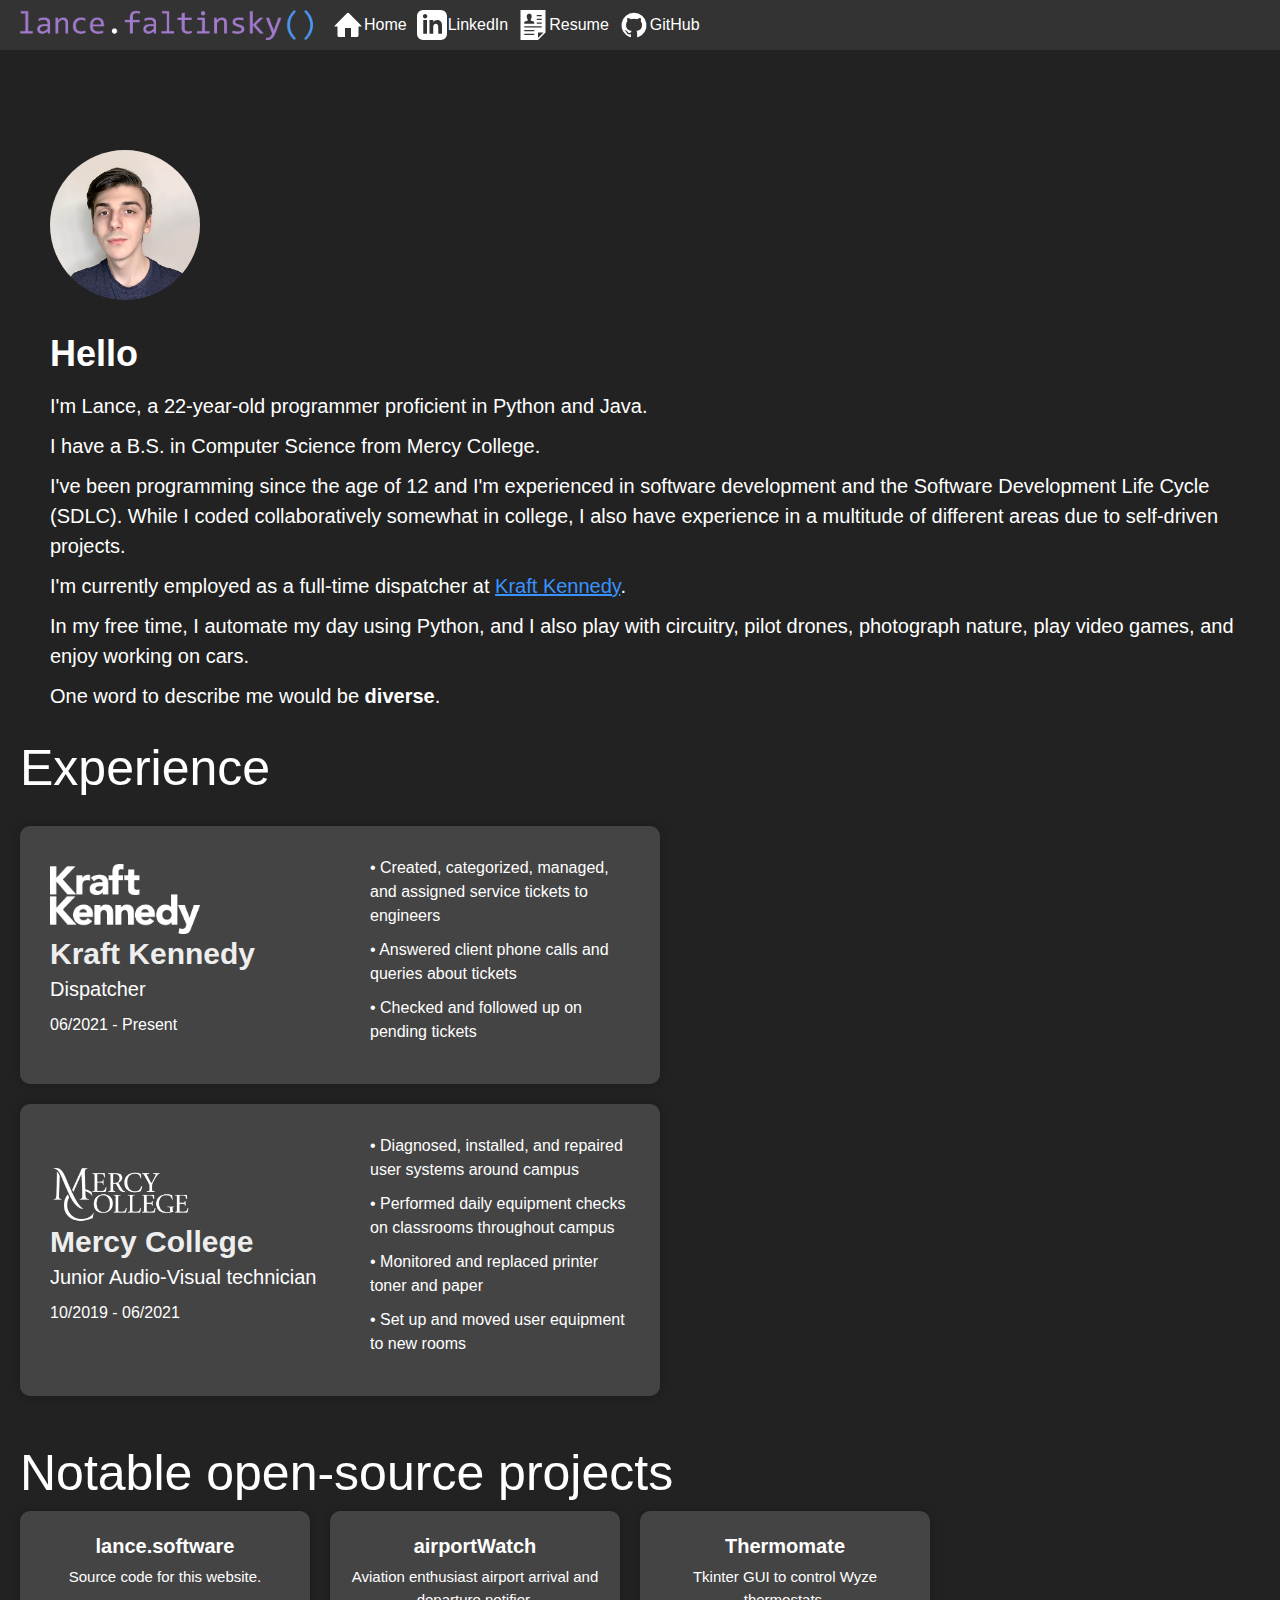
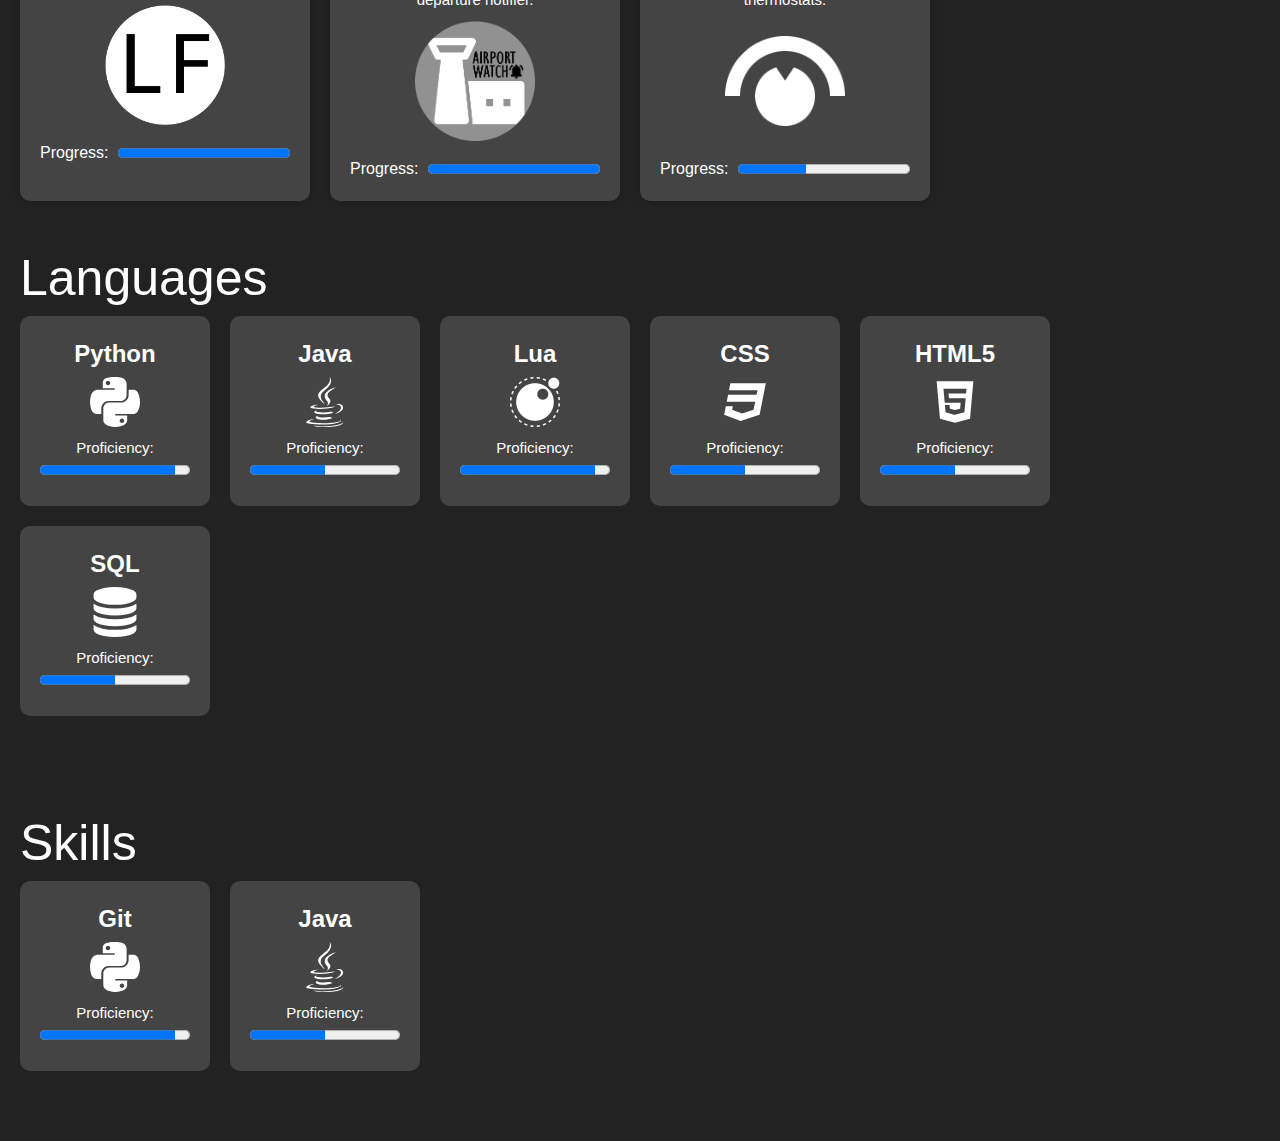
==== index.html @ 4b7bd1e2 "fix resume" ====
<!DOCTYPE html>
<html>
<head>
  <title>Lance Faltinsky</title>
  <meta name="viewport" content="width=device-width, initial-scale=1.0">
  <meta name="description" content="Personal website of Lance Faltinsky">
  <meta name="keywords" content="Lance Faltinsky, programmer, Python, Java, software development">
  <meta name="author" content="Lance Faltinsky">
  <meta property="og:title" content="Lance Faltinsky">
  <meta property="og:description" content="Personal website of Lance Faltinsky">
  <meta property="og:type" content="website">
  <meta property="og:url" content="https://www.example.com/">
  <meta property="og:image" content="https://www.example.com/resources/headshot.png">
  <meta property="og:image:alt" content="My Photo">
  <link rel="stylesheet" href="resources/style.css">
  <link href="resources/hamburgers.css" rel="stylesheet">
  <link rel="icon" href="resources/icons/favico.ico" type="image/x-icon">
</head>
<body>
  <nav class="navbar">
    <div class="logo-container">
      <img id="logo-animated" class="logo" src="resources/logo.png" alt="Lance Faltinsky">
    </div>
    <div class="nav-links">
      <a href="#">
        <img class="thumbnail-invert" src="./resources/icons/home.svg" alt="Home">
        Home
      </a>
      <a href="#">
        <img class="thumbnail-invert" src="./resources/icons/linkedin.svg" alt="LinkedIn">
        LinkedIn
      </a>
      <a href="./resources/resume.pdf">
        <img class="thumbnail-invert" src="./resources/icons/resume.svg" alt="Resume">
        Resume
      </a>
      <a href="https://github.com/lancefaltinsky">
        <img class="thumbnail-invert" src="./resources/icons/github.svg" alt="GitHub">
        GitHub
      </a>
    </div>
    <div class="hamburger hamburger--elastic" tabindex="0" aria-label="Menu" role="button" aria-controls="navigation">
      <div class="hamburger-box">
        <div class="hamburger-inner"></div>
      </div>
    </div>
  </nav>

  <header id="header">
    <div class="header-content">
      <div class="header-column">
        <img src="./resources/headshot.png" alt="My Photo" class="header-image">
      </div>
      <div class="header-column">
        <div class="header-text">
          <h1>Hello</h1>
          <p>I'm Lance, a 22-year-old programmer proficient in Python and Java.</p>
          <p>I have a B.S. in Computer Science from Mercy College.</p>
          <p>I've been programming since the age of 12 and I'm experienced in software development and the Software Development Life Cycle (SDLC). While I coded collaboratively somewhat in college, I also have experience in a multitude of different areas due to self-driven projects.</p>
          <p>I'm currently employed as a full-time dispatcher at <a href="https://www.kraftkennedy.com/">Kraft Kennedy</a>.</p>
          <p>In my free time, I automate my day using Python, and I also play with circuitry, pilot drones, photograph nature, play video games, and enjoy working on cars.</p>
          <p>One word to describe me would be <b>diverse</b>.</p>
        </div>
      </div>
    </div>
  </header>

  <section class="skills">
    <h1 class="big-title">Experience</h1>
    <div class="project-row">
      <a href='https://www.kraftkennedy.com/' class="no-underline">
        <div class="experience-box">
          <div class="experience-column">
            <div class="experience-logo-container">
              <img src="resources/kraftkennedy.png" alt="Kraft Kennedy logo" class="experience-box-logo">
            </div>
            <div class="experience-info">
              <h3 class="experience-company-title">Kraft Kennedy</h3>
              <h2 class="experience-company-position">Dispatcher</h2>
              <p class="experience-date">06/2021 - Present</p>
            </div>
          </div>
          <div class="experience-column">
            <div class="experience-bullets">
              <ul>
                <li>• Created, categorized, managed, and assigned service tickets to engineers</li>
                <li>• Answered client phone calls and queries about tickets</li>
                <li>• Checked and followed up on pending tickets</li>
              </ul>
            </div>
          </div>
        </div>
      </a>
    </div>

    <div class="project-row">
      <a href='https://mercy.edu/' class="no-underline">
        <div class="experience-box">
          <div class="experience-column">
            <div class="experience-logo-container">
              <img src="resources/mercycollege.png" alt="Mercy College logo" class="experience-box-logo">
            </div>
            <div class="experience-info">
              <h3 class="experience-company-title">Mercy College</h3>
              <h2 class="experience-company-position">Junior Audio-Visual technician</h2>
              <p class="experience-date">10/2019 - 06/2021</p>
            </div>
          </div>
          <div class="experience-column">
            <div class="experience-bullets">
              <ul>
                <li>• Diagnosed, installed, and repaired user systems around campus</li>
                <li>• Performed daily equipment checks on classrooms throughout campus</li>
                <li>• Monitored and replaced printer toner and paper</li>
                <li>• Set up and moved user equipment to new rooms</li>
              </ul>
            </div>
          </div>
        </div>
      </a>
    </div>
  </section>

  <section class="skills">
    <h1 class="big-title">Notable open-source projects</h1>
    <div class="project-row">
      <a href='https://github.com/lancefaltinsky/lancefaltinsky.github.io' class="no-underline">
        <div class="skill-box-big">
          <h3>lance.software</h3>
          <p class="skill-desc">Source code for this website.</p>
          <img src="resources/pageslogo.png" alt="Python logo" class="project-image">
          <div class="progress-container">
            <p class="progress-label">Progress:</p>
            <progress class="progress-bar" value="100" max="100"></progress>
          </div>
        </div>
      </a>
    
      <a href='https://github.com/lancefaltinsky/airport_watch' class="no-underline">
        <div class="skill-box-big">
          <h3>airportWatch</h3>
          <p class="skill-desc">Aviation enthusiast airport arrival and departure notifier.</p>
          <img src="resources/airportwatchlogo.png" alt="Python logo" class="project-image">
          <div class="progress-container">
            <p class="progress-label">Progress:</p>
            <progress class="progress-bar" value="100" max="100"></progress>
          </div>
        </div>
      </a>

      <a href='https://github.com/lancefaltinsky/Thermomate' class="no-underline">
        <div class="skill-box-big">
          <h3>Thermomate</h3>
          <p class="skill-desc">Tkinter GUI to control Wyze thermostats.</p>
          <img src="resources/dial.png" alt="Python logo" class="project-image">
          <div class="progress-container">
            <p class="progress-label">Progress:</p>
            <progress class="progress-bar" value="40" max="100"></progress>
          </div>
        </div>
      </a>
    </div>
  </section>

  <section class="skills">
    <h1 class="big-title">Languages</h1>
    <div class="skill-row">
      <div class="skill-box">
        <h3>Python</h3>
        <img src="resources/icons/python.svg" alt="Python logo" class="skill-image">
        <p class="skill-desc">Proficiency:<br><progress class="progress-bar" value="90" max="100"></progress></p>
      </div>
      <div class="skill-box">
        <h3>Java</h3>
        <img src="resources/icons/java.svg" alt="Java logo" class="skill-image">
        <p class="skill-desc">Proficiency:<br><progress class="progress-bar" value="50" max="100"></progress></p>
      </div>
      <div class="skill-box">
        <h3>Lua</h3>
        <img src="resources/icons/lua.png" alt="Lua logo" class="skill-image">
        <p class="skill-desc">Proficiency:<br><progress class="progress-bar" value="90" max="100"></progress></p>
      </div>
      <div class="skill-box">
        <h3>CSS</h3>
        <img src="resources/icons/css3.svg" alt="CSS logo" class="skill-image">
        <p class="skill-desc">Proficiency:<br><progress class="progress-bar" value="50" max="100"></progress></p>
      </div>
      <div class="skill-box">
        <h3>HTML5</h3>
        <img src="resources/icons/html5.svg" alt="HTML5 logo" class="skill-image">
        <p class="skill-desc">Proficiency:<br><progress class="progress-bar" value="50" max="100"></progress></p>
      </div>
      <div class="skill-box">
        <h3>SQL</h3>
        <img src="resources/icons/database.svg" alt="HTML5 logo" class="skill-image">
        <p class="skill-desc">Proficiency:<br><progress class="progress-bar" value="50" max="100"></progress></p>
      </div>
    </div>
  </section>

  <section class="skills">
    <h1 class="big-title">Skills</h1>
    <div class="skill-row">
      <div class="skill-box">
        <h3>Git</h3>
        <img src="resources/icons/python.svg" alt="Python logo" class="skill-image">
        <p class="skill-desc">Proficiency:<br><progress class="progress-bar" value="90" max="100"></progress></p>
      </div>
      <div class="skill-box">
        <h3>Java</h3>
        <img src="resources/icons/java.svg" alt="Java logo" class="skill-image">
        <p class="skill-desc">Proficiency:<br><progress class="progress-bar" value="50" max="100"></progress></p>
      </div>
    </div>
  </section>

  <script>
    // Paste the JavaScript code here
    const menuBtn = document.querySelector('.hamburger');
    const navLinks = document.querySelector('.nav-links');
    const logo = document.querySelector('#logo-animated'); // Added this line

    let menuOpen = false; // Declare menuOpen variable

    menuBtn.addEventListener('click', () => {
      if (!menuOpen) {
        menuBtn.classList.add('is-active');
        navLinks.classList.add('active');
        logo.classList.add('logo-scaled'); // Added this line
        menuOpen = true;
      } else {
        menuBtn.classList.remove('is-active');
        navLinks.classList.remove('active');
        logo.classList.remove('logo-scaled'); // Added this line
        menuOpen = false;
      }
    });
  </script>
</body>
</html>
---- resources/style.css ----
body {
  background-color: #222 !important;
  color: #fff;
  font-family: Arial, sans-serif;
  font-size: 16px;
  line-height: 1.5;
  margin: 0;
}

.navbar {
  display: flex;
  background-color: #333;
  padding: 10px 10px 10px 20px;
  align-items: center;
}

.navbar .logo-container {
  display: flex;
  justify-content: flex-start; /* Align elements to the left */
  margin-right: 20px;
}

.navbar .logo {
  height: 30px;
}

.navbar .nav-links {
  display: flex;
  align-items: center;
  flex: 1;
  justify-content: flex-start;
  gap: 10px;
}

.navbar .nav-links a {
  display: flex; /* Display links as flex items */
  align-items: center; /* Align icons and text vertically */
  color: #fff;
  text-decoration: none;
}

.navbar .thumbnail {
  height: 35px;
  margin-right: 4px;
}

.navbar .thumbnail-invert {
  filter: invert(1);
  height: 30px;
  margin-right: 1px;
}

/* Header styles */
#header {
  display: flex;
  align-items: center;
  padding: 100px 0px 0px 50px;
}

#header .header-content {
  display: flex;
  flex-wrap: wrap;
  gap: 20px;
}

#header img {
  height: 150px;
  width: 150px;
  border-radius: 50%;
  margin-right: 50px;
}

#header h1 {
  font-size: 36px;
  margin: 0;
}

#header .text-content {
  flex: 1;
}



@media screen and (max-width: 700px) {
  #header {
    flex-direction: column;
    align-items: flex-start;
  }

  #header .header-content {
    flex-direction: column;
  }

  #header img {
    margin-bottom: 20px;
  }
}

#header p {
  font-size: 20px;
  margin: 0;
  margin-top: 10px;
}

/* Skills section styles */
.skills {
  padding: 20px;
}

.skills ul {
  list-style: none;
  margin: 0;
  padding: 0;
}

.skills li {
  margin-bottom: 10px;
}

.skills h2 {
  font-size: 24px;
  margin-top: 0;
  margin-bottom: 30px;
}

.skills h3 {
  font-size: 20px;
  margin-top: 0;
  margin-bottom: 5px;
}

.thumbnail-invert {
  height: 30px;
}

/* Media queries */
@media screen and (min-width: 700px) {
  .hamburger {
    display: none !important;
  }
}

@media screen and (max-width: 700px) {
  .hamburger {
    display: flex;
    padding: 0 !important;
    align-items: center !important;
  }

  .hamburger--elastic-r {
    display: flex;
    padding-top: auto;
  }

  .hamburger-inner {
    background-color: white !important;
  }

  .hamburger-inner::before {
    background-color: white !important;
  }

  .hamburger-inner::after {
    background-color: white !important;
  }

  .navbar .nav-links {
    display: none;
  }

  .navbar .menu-btn {
    display: flex;
    align-items: center;
  }

  .navbar .menu-btn span {
    display: inline-block;
    width: 30px;
    background-color: #fff;
    margin-bottom: 5px;
    position: relative;
    transition: transform 0.3s ease-in-out;
  }

  .navbar .nav-links {
    display: none;
  }

  .navbar .nav-links.active {
    display: flex;
    flex-direction: column;
    background-color: #333;
    align-items: flex-start;
    flex: 0 0 auto; /* Prevent the container from growing or shrinking */
  }

  .navbar .nav-links.active a {
    margin-bottom: 10px;
    width: 10%;
  }
}

.title {
  display: flex;
  align-items: center;
  justify-content: center;
  font-family: Arial, sans-serif;
  font-size: 50px;
  color: white;
}

.carousel {
  max-width: 80%;
  margin-bottom: 30% !important;
  align-items: center;
  margin-left: auto;
  margin-right: auto;
}

@keyframes logo-scale {
  0% {
    transform: scale(1);
  }
  100% {
    transform: scale(0.60);
  }
}

.logo-scaled {
  animation: logo-scale 0.2s ease-in-out forwards;
  margin-left: -50px; /* Adjust the negative margin value as needed */
}

a:link,
a:visited {
  color: #3893FF;
}

.big-title {
  font-size: 50px;
  font-weight: 100;
  margin: 0;
}

.center {
  display: flex;
  justify-content: center;
  align-items: center;
}

.skill-row {
  display: flex;
  gap: 20px;
  margin-right: 50px;
  margin-bottom: 50px;
  flex-basis: 50%;
  flex-direction: row;
  flex-wrap: wrap;
}

.skill-box h3 {
  font-size: 24px;
}

.progress-bar {
  width: 100%;
  height: 20px;
}

.progress-container {
  display: flex;
  align-items: center;
}

.progress-label {
  margin-right: 10px;
}

.skill-box {
  background-color: #444;
  color: #fff;
  text-decoration: none;
  max-width: 150px;
  max-height: 150px;
  min-width: 150px;
  min-height: 150px;
  width: 100%;
  position: relative;
  display: flex;
  flex-direction: column;
  justify-content: space-between;
  padding: 20px;
  text-align: center;
  border-radius: 10px;
  color: #fff;
  width: 300px;
}

.wrapper {
  border-radius: 10px;
  overflow: hidden;
}

.content {
  background-image: linear-gradient(to right, #ff7f50, #ff6a80);
  height: 200px;
}

.skill-image {
  max-width: 50px;
  max-height: 50px;
  min-width: 50px;
  margin-left: auto;
  margin-right: auto;
  filter: invert(1);
  height: auto;
  margin-bottom: 10px;
}

.skill-box-big {
  background-color: #444;
  color: #fff;
  text-decoration: none;
  max-width: 250px;
  max-height: 250px;
  min-width: 250px;
  min-height: 250px;
  display: flex;
  flex-direction: column;
  justify-content: space-between;
  height: 300px;
  padding: 20px;
  border-radius: 10px;
  box-shadow: 0 0 10px rgba(0, 0, 0, 0.2);
  text-align: center;
}

.experience-box {
  background-color: #444;
  color: #fff;
  text-decoration: none;
  max-width: 600px;
  min-width: 300px;
  min-height: 100px;
  justify-content: space-between;
  padding: 20px;
  border-radius: 10px;
  box-shadow: 0 0 10px rgba(0, 0, 0, 0.2);
  text-align: center;
  display: flex;
  align-items: center;
  margin-top: 20px;
}

.skill-desc {
  margin-top: auto;
  font-size: 15px;
  height: 40px;
  display: inline-block;
  align-items: center;
}

.no-underline {
  text-decoration: none;
}

.project-image {
  max-width: 40%;
  max-height: 120px;
  max-width: 120px;
  filter: invert();
  margin-left: auto;
  margin-right: auto;
}

.project-row {
  display: flex;
  flex-wrap: wrap;
  gap: 20px;
  overflow-wrap: break-word; /* Added this line */
}

.experience-company-title {
  text-align: left;
  font-size: 30px !important;
  color: #eee;
  font-weight: 700;
  margin: 0 !important;
  line-height: 40px;
}

.experience-company-position {
  text-align: left;
  font-size: 20px !important;
  margin: 0 !important;
  font-weight: 20;
  line-height: 30px;
}

.experience-column {
  flex: 1;
  padding: 10px;
  display: flex;
  flex-direction: column;
  justify-content: center;
  min-width: 0; /* Added this line */
}

.experience-logo-container {
  display: flex;
  justify-content: flex-start; /* Align the content to the left */
  align-items: center;
  margin-right: 0px; /* Add some margin for spacing */
}

.experience-info {
  text-align: left;
}

.experience-bullets {
  text-align: left;
  min-width: 0; /* Added this line */
  overflow-wrap: break-word; /* Added this line */
}

.experience-bullets ul {
  margin: 0;
  padding-left: 20px;
}

.experience-bullets ul li {
  margin-bottom: 10px;
}

.experience-bullets br {
  display: none;
}

.experience-date {
  font-weight: 20;
  line-height: 10px;
}

.experience-box-logo {
  filter: grayscale(100%) contrast(0) brightness(2);
  max-width: 150px;
}

/* Media query for smaller screens */
@media screen and (max-width: 700px) {
  .experience-column {
    flex-basis: 100%;
  }

  .experience-bullets br {
    display: block;
  }
}

@media screen and (max-width: 700px) {
  .header-content {
    display: flex;
    flex-direction: column;
  }

  .header-column {
    width: 100%;
  }
}

.logo {
  height: 30px;
  transition: transform 0.3s ease-in-out; /* Add transition for smooth scaling */
}

.logo-scaled {
  transform: scale(0.8); /* Reduce the size of the logo */
}

.hamburger {
  display: none; /* Hide the hamburger menu by default */
}

@media screen and (max-width: 700px) {
  .navbar .nav-links {
    display: none;
  }

  .hamburger {
    display: inline-block !important;
    padding: 0 !important;
    margin-left: auto !important;
    align-items: center;
    vertical-align: middle;
  }
}
---- resources/hamburgers.css ----
/*!
 * Hamburgers
 * @description Tasty CSS-animated hamburgers
 * @author Jonathan Suh @jonsuh
 * @site https://jonsuh.com/hamburgers
 * @link https://github.com/jonsuh/hamburgers
 */
.hamburger {
  padding: 15px 15px;
  display: inline-block;
  cursor: pointer;
  transition-property: opacity, filter;
  transition-duration: 0.15s;
  transition-timing-function: linear;
  font: inherit;
  color: inherit;
  text-transform: none;
  background-color: transparent;
  border: 0;
  margin: 0;
  overflow: visible; }
  .hamburger:hover {
    opacity: 0.7; }
  .hamburger.is-active:hover {
    opacity: 0.7; }
  .hamburger.is-active .hamburger-inner,
  .hamburger.is-active .hamburger-inner::before,
  .hamburger.is-active .hamburger-inner::after {
    background-color: #000; }

.hamburger-box {
  width: 40px;
  height: 24px;
  display: inline-block;
  position: relative; }

.hamburger-inner {
  display: block;
  top: 50%;
  margin-top: -2px; }
  .hamburger-inner, .hamburger-inner::before, .hamburger-inner::after {
    width: 40px;
    height: 4px;
    background-color: #000;
    border-radius: 4px;
    position: absolute;
    transition-property: transform;
    transition-duration: 0.15s;
    transition-timing-function: ease; }
  .hamburger-inner::before, .hamburger-inner::after {
    content: "";
    display: block; }
  .hamburger-inner::before {
    top: -10px; }
  .hamburger-inner::after {
    bottom: -10px; }

/*
   * 3DX
   */
.hamburger--3dx .hamburger-box {
  perspective: 80px; }

.hamburger--3dx .hamburger-inner {
  transition: transform 0.15s cubic-bezier(0.645, 0.045, 0.355, 1), background-color 0s 0.1s cubic-bezier(0.645, 0.045, 0.355, 1); }
  .hamburger--3dx .hamburger-inner::before, .hamburger--3dx .hamburger-inner::after {
    transition: transform 0s 0.1s cubic-bezier(0.645, 0.045, 0.355, 1); }

.hamburger--3dx.is-active .hamburger-inner {
  background-color: transparent !important;
  transform: rotateY(180deg); }
  .hamburger--3dx.is-active .hamburger-inner::before {
    transform: translate3d(0, 10px, 0) rotate(45deg); }
  .hamburger--3dx.is-active .hamburger-inner::after {
    transform: translate3d(0, -10px, 0) rotate(-45deg); }

/*
   * 3DX Reverse
   */
.hamburger--3dx-r .hamburger-box {
  perspective: 80px; }

.hamburger--3dx-r .hamburger-inner {
  transition: transform 0.15s cubic-bezier(0.645, 0.045, 0.355, 1), background-color 0s 0.1s cubic-bezier(0.645, 0.045, 0.355, 1); }
  .hamburger--3dx-r .hamburger-inner::before, .hamburger--3dx-r .hamburger-inner::after {
    transition: transform 0s 0.1s cubic-bezier(0.645, 0.045, 0.355, 1); }

.hamburger--3dx-r.is-active .hamburger-inner {
  background-color: transparent !important;
  transform: rotateY(-180deg); }
  .hamburger--3dx-r.is-active .hamburger-inner::before {
    transform: translate3d(0, 10px, 0) rotate(45deg); }
  .hamburger--3dx-r.is-active .hamburger-inner::after {
    transform: translate3d(0, -10px, 0) rotate(-45deg); }

/*
   * 3DY
   */
.hamburger--3dy .hamburger-box {
  perspective: 80px; }

.hamburger--3dy .hamburger-inner {
  transition: transform 0.15s cubic-bezier(0.645, 0.045, 0.355, 1), background-color 0s 0.1s cubic-bezier(0.645, 0.045, 0.355, 1); }
  .hamburger--3dy .hamburger-inner::before, .hamburger--3dy .hamburger-inner::after {
    transition: transform 0s 0.1s cubic-bezier(0.645, 0.045, 0.355, 1); }

.hamburger--3dy.is-active .hamburger-inner {
  background-color: transparent !important;
  transform: rotateX(-180deg); }
  .hamburger--3dy.is-active .hamburger-inner::before {
    transform: translate3d(0, 10px, 0) rotate(45deg); }
  .hamburger--3dy.is-active .hamburger-inner::after {
    transform: translate3d(0, -10px, 0) rotate(-45deg); }

/*
   * 3DY Reverse
   */
.hamburger--3dy-r .hamburger-box {
  perspective: 80px; }

.hamburger--3dy-r .hamburger-inner {
  transition: transform 0.15s cubic-bezier(0.645, 0.045, 0.355, 1), background-color 0s 0.1s cubic-bezier(0.645, 0.045, 0.355, 1); }
  .hamburger--3dy-r .hamburger-inner::before, .hamburger--3dy-r .hamburger-inner::after {
    transition: transform 0s 0.1s cubic-bezier(0.645, 0.045, 0.355, 1); }

.hamburger--3dy-r.is-active .hamburger-inner {
  background-color: transparent !important;
  transform: rotateX(180deg); }
  .hamburger--3dy-r.is-active .hamburger-inner::before {
    transform: translate3d(0, 10px, 0) rotate(45deg); }
  .hamburger--3dy-r.is-active .hamburger-inner::after {
    transform: translate3d(0, -10px, 0) rotate(-45deg); }

/*
   * 3DXY
   */
.hamburger--3dxy .hamburger-box {
  perspective: 80px; }

.hamburger--3dxy .hamburger-inner {
  transition: transform 0.15s cubic-bezier(0.645, 0.045, 0.355, 1), background-color 0s 0.1s cubic-bezier(0.645, 0.045, 0.355, 1); }
  .hamburger--3dxy .hamburger-inner::before, .hamburger--3dxy .hamburger-inner::after {
    transition: transform 0s 0.1s cubic-bezier(0.645, 0.045, 0.355, 1); }

.hamburger--3dxy.is-active .hamburger-inner {
  background-color: transparent !important;
  transform: rotateX(180deg) rotateY(180deg); }
  .hamburger--3dxy.is-active .hamburger-inner::before {
    transform: translate3d(0, 10px, 0) rotate(45deg); }
  .hamburger--3dxy.is-active .hamburger-inner::after {
    transform: translate3d(0, -10px, 0) rotate(-45deg); }

/*
   * 3DXY Reverse
   */
.hamburger--3dxy-r .hamburger-box {
  perspective: 80px; }

.hamburger--3dxy-r .hamburger-inner {
  transition: transform 0.15s cubic-bezier(0.645, 0.045, 0.355, 1), background-color 0s 0.1s cubic-bezier(0.645, 0.045, 0.355, 1); }
  .hamburger--3dxy-r .hamburger-inner::before, .hamburger--3dxy-r .hamburger-inner::after {
    transition: transform 0s 0.1s cubic-bezier(0.645, 0.045, 0.355, 1); }

.hamburger--3dxy-r.is-active .hamburger-inner {
  background-color: transparent !important;
  transform: rotateX(180deg) rotateY(180deg) rotateZ(-180deg); }
  .hamburger--3dxy-r.is-active .hamburger-inner::before {
    transform: translate3d(0, 10px, 0) rotate(45deg); }
  .hamburger--3dxy-r.is-active .hamburger-inner::after {
    transform: translate3d(0, -10px, 0) rotate(-45deg); }

/*
   * Arrow
   */
.hamburger--arrow.is-active .hamburger-inner::before {
  transform: translate3d(-8px, 0, 0) rotate(-45deg) scale(0.7, 1); }

.hamburger--arrow.is-active .hamburger-inner::after {
  transform: translate3d(-8px, 0, 0) rotate(45deg) scale(0.7, 1); }

/*
   * Arrow Right
   */
.hamburger--arrow-r.is-active .hamburger-inner::before {
  transform: translate3d(8px, 0, 0) rotate(45deg) scale(0.7, 1); }

.hamburger--arrow-r.is-active .hamburger-inner::after {
  transform: translate3d(8px, 0, 0) rotate(-45deg) scale(0.7, 1); }

/*
   * Arrow Alt
   */
.hamburger--arrowalt .hamburger-inner::before {
  transition: top 0.1s 0.1s ease, transform 0.1s cubic-bezier(0.165, 0.84, 0.44, 1); }

.hamburger--arrowalt .hamburger-inner::after {
  transition: bottom 0.1s 0.1s ease, transform 0.1s cubic-bezier(0.165, 0.84, 0.44, 1); }

.hamburger--arrowalt.is-active .hamburger-inner::before {
  top: 0;
  transform: translate3d(-8px, -10px, 0) rotate(-45deg) scale(0.7, 1);
  transition: top 0.1s ease, transform 0.1s 0.1s cubic-bezier(0.895, 0.03, 0.685, 0.22); }

.hamburger--arrowalt.is-active .hamburger-inner::after {
  bottom: 0;
  transform: translate3d(-8px, 10px, 0) rotate(45deg) scale(0.7, 1);
  transition: bottom 0.1s ease, transform 0.1s 0.1s cubic-bezier(0.895, 0.03, 0.685, 0.22); }

/*
   * Arrow Alt Right
   */
.hamburger--arrowalt-r .hamburger-inner::before {
  transition: top 0.1s 0.1s ease, transform 0.1s cubic-bezier(0.165, 0.84, 0.44, 1); }

.hamburger--arrowalt-r .hamburger-inner::after {
  transition: bottom 0.1s 0.1s ease, transform 0.1s cubic-bezier(0.165, 0.84, 0.44, 1); }

.hamburger--arrowalt-r.is-active .hamburger-inner::before {
  top: 0;
  transform: translate3d(8px, -10px, 0) rotate(45deg) scale(0.7, 1);
  transition: top 0.1s ease, transform 0.1s 0.1s cubic-bezier(0.895, 0.03, 0.685, 0.22); }

.hamburger--arrowalt-r.is-active .hamburger-inner::after {
  bottom: 0;
  transform: translate3d(8px, 10px, 0) rotate(-45deg) scale(0.7, 1);
  transition: bottom 0.1s ease, transform 0.1s 0.1s cubic-bezier(0.895, 0.03, 0.685, 0.22); }

/*
   * Arrow Turn
   */
.hamburger--arrowturn.is-active .hamburger-inner {
  transform: rotate(-180deg); }
  .hamburger--arrowturn.is-active .hamburger-inner::before {
    transform: translate3d(8px, 0, 0) rotate(45deg) scale(0.7, 1); }
  .hamburger--arrowturn.is-active .hamburger-inner::after {
    transform: translate3d(8px, 0, 0) rotate(-45deg) scale(0.7, 1); }

/*
   * Arrow Turn Right
   */
.hamburger--arrowturn-r.is-active .hamburger-inner {
  transform: rotate(-180deg); }
  .hamburger--arrowturn-r.is-active .hamburger-inner::before {
    transform: translate3d(-8px, 0, 0) rotate(-45deg) scale(0.7, 1); }
  .hamburger--arrowturn-r.is-active .hamburger-inner::after {
    transform: translate3d(-8px, 0, 0) rotate(45deg) scale(0.7, 1); }

/*
   * Boring
   */
.hamburger--boring .hamburger-inner, .hamburger--boring .hamburger-inner::before, .hamburger--boring .hamburger-inner::after {
  transition-property: none; }

.hamburger--boring.is-active .hamburger-inner {
  transform: rotate(45deg); }
  .hamburger--boring.is-active .hamburger-inner::before {
    top: 0;
    opacity: 0; }
  .hamburger--boring.is-active .hamburger-inner::after {
    bottom: 0;
    transform: rotate(-90deg); }

/*
   * Collapse
   */
.hamburger--collapse .hamburger-inner {
  top: auto;
  bottom: 0;
  transition-duration: 0.13s;
  transition-delay: 0.13s;
  transition-timing-function: cubic-bezier(0.55, 0.055, 0.675, 0.19); }
  .hamburger--collapse .hamburger-inner::after {
    top: -20px;
    transition: top 0.2s 0.2s cubic-bezier(0.33333, 0.66667, 0.66667, 1), opacity 0.1s linear; }
  .hamburger--collapse .hamburger-inner::before {
    transition: top 0.12s 0.2s cubic-bezier(0.33333, 0.66667, 0.66667, 1), transform 0.13s cubic-bezier(0.55, 0.055, 0.675, 0.19); }

.hamburger--collapse.is-active .hamburger-inner {
  transform: translate3d(0, -10px, 0) rotate(-45deg);
  transition-delay: 0.22s;
  transition-timing-function: cubic-bezier(0.215, 0.61, 0.355, 1); }
  .hamburger--collapse.is-active .hamburger-inner::after {
    top: 0;
    opacity: 0;
    transition: top 0.2s cubic-bezier(0.33333, 0, 0.66667, 0.33333), opacity 0.1s 0.22s linear; }
  .hamburger--collapse.is-active .hamburger-inner::before {
    top: 0;
    transform: rotate(-90deg);
    transition: top 0.1s 0.16s cubic-bezier(0.33333, 0, 0.66667, 0.33333), transform 0.13s 0.25s cubic-bezier(0.215, 0.61, 0.355, 1); }

/*
   * Collapse Reverse
   */
.hamburger--collapse-r .hamburger-inner {
  top: auto;
  bottom: 0;
  transition-duration: 0.13s;
  transition-delay: 0.13s;
  transition-timing-function: cubic-bezier(0.55, 0.055, 0.675, 0.19); }
  .hamburger--collapse-r .hamburger-inner::after {
    top: -20px;
    transition: top 0.2s 0.2s cubic-bezier(0.33333, 0.66667, 0.66667, 1), opacity 0.1s linear; }
  .hamburger--collapse-r .hamburger-inner::before {
    transition: top 0.12s 0.2s cubic-bezier(0.33333, 0.66667, 0.66667, 1), transform 0.13s cubic-bezier(0.55, 0.055, 0.675, 0.19); }

.hamburger--collapse-r.is-active .hamburger-inner {
  transform: translate3d(0, -10px, 0) rotate(45deg);
  transition-delay: 0.22s;
  transition-timing-function: cubic-bezier(0.215, 0.61, 0.355, 1); }
  .hamburger--collapse-r.is-active .hamburger-inner::after {
    top: 0;
    opacity: 0;
    transition: top 0.2s cubic-bezier(0.33333, 0, 0.66667, 0.33333), opacity 0.1s 0.22s linear; }
  .hamburger--collapse-r.is-active .hamburger-inner::before {
    top: 0;
    transform: rotate(90deg);
    transition: top 0.1s 0.16s cubic-bezier(0.33333, 0, 0.66667, 0.33333), transform 0.13s 0.25s cubic-bezier(0.215, 0.61, 0.355, 1); }

/*
   * Elastic
   */
.hamburger--elastic .hamburger-inner {
  top: 2px;
  transition-duration: 0.275s;
  transition-timing-function: cubic-bezier(0.68, -0.55, 0.265, 1.55); }
  .hamburger--elastic .hamburger-inner::before {
    top: 10px;
    transition: opacity 0.125s 0.275s ease; }
  .hamburger--elastic .hamburger-inner::after {
    top: 20px;
    transition: transform 0.275s cubic-bezier(0.68, -0.55, 0.265, 1.55); }

.hamburger--elastic.is-active .hamburger-inner {
  transform: translate3d(0, 10px, 0) rotate(135deg);
  transition-delay: 0.075s; }
  .hamburger--elastic.is-active .hamburger-inner::before {
    transition-delay: 0s;
    opacity: 0; }
  .hamburger--elastic.is-active .hamburger-inner::after {
    transform: translate3d(0, -20px, 0) rotate(-270deg);
    transition-delay: 0.075s; }

/*
   * Elastic Reverse
   */
.hamburger--elastic-r .hamburger-inner {
  top: 2px;
  transition-duration: 0.275s;
  transition-timing-function: cubic-bezier(0.68, -0.55, 0.265, 1.55); }
  .hamburger--elastic-r .hamburger-inner::before {
    top: 10px;
    transition: opacity 0.125s 0.275s ease; }
  .hamburger--elastic-r .hamburger-inner::after {
    top: 20px;
    transition: transform 0.275s cubic-bezier(0.68, -0.55, 0.265, 1.55); }

.hamburger--elastic-r.is-active .hamburger-inner {
  transform: translate3d(0, 10px, 0) rotate(-135deg);
  transition-delay: 0.075s; }
  .hamburger--elastic-r.is-active .hamburger-inner::before {
    transition-delay: 0s;
    opacity: 0; }
  .hamburger--elastic-r.is-active .hamburger-inner::after {
    transform: translate3d(0, -20px, 0) rotate(270deg);
    transition-delay: 0.075s; }

/*
   * Emphatic
   */
.hamburger--emphatic {
  overflow: hidden; }
  .hamburger--emphatic .hamburger-inner {
    transition: background-color 0.125s 0.175s ease-in; }
    .hamburger--emphatic .hamburger-inner::before {
      left: 0;
      transition: transform 0.125s cubic-bezier(0.6, 0.04, 0.98, 0.335), top 0.05s 0.125s linear, left 0.125s 0.175s ease-in; }
    .hamburger--emphatic .hamburger-inner::after {
      top: 10px;
      right: 0;
      transition: transform 0.125s cubic-bezier(0.6, 0.04, 0.98, 0.335), top 0.05s 0.125s linear, right 0.125s 0.175s ease-in; }
  .hamburger--emphatic.is-active .hamburger-inner {
    transition-delay: 0s;
    transition-timing-function: ease-out;
    background-color: transparent !important; }
    .hamburger--emphatic.is-active .hamburger-inner::before {
      left: -80px;
      top: -80px;
      transform: translate3d(80px, 80px, 0) rotate(45deg);
      transition: left 0.125s ease-out, top 0.05s 0.125s linear, transform 0.125s 0.175s cubic-bezier(0.075, 0.82, 0.165, 1); }
    .hamburger--emphatic.is-active .hamburger-inner::after {
      right: -80px;
      top: -80px;
      transform: translate3d(-80px, 80px, 0) rotate(-45deg);
      transition: right 0.125s ease-out, top 0.05s 0.125s linear, transform 0.125s 0.175s cubic-bezier(0.075, 0.82, 0.165, 1); }

/*
   * Emphatic Reverse
   */
.hamburger--emphatic-r {
  overflow: hidden; }
  .hamburger--emphatic-r .hamburger-inner {
    transition: background-color 0.125s 0.175s ease-in; }
    .hamburger--emphatic-r .hamburger-inner::before {
      left: 0;
      transition: transform 0.125s cubic-bezier(0.6, 0.04, 0.98, 0.335), top 0.05s 0.125s linear, left 0.125s 0.175s ease-in; }
    .hamburger--emphatic-r .hamburger-inner::after {
      top: 10px;
      right: 0;
      transition: transform 0.125s cubic-bezier(0.6, 0.04, 0.98, 0.335), top 0.05s 0.125s linear, right 0.125s 0.175s ease-in; }
  .hamburger--emphatic-r.is-active .hamburger-inner {
    transition-delay: 0s;
    transition-timing-function: ease-out;
    background-color: transparent !important; }
    .hamburger--emphatic-r.is-active .hamburger-inner::before {
      left: -80px;
      top: 80px;
      transform: translate3d(80px, -80px, 0) rotate(-45deg);
      transition: left 0.125s ease-out, top 0.05s 0.125s linear, transform 0.125s 0.175s cubic-bezier(0.075, 0.82, 0.165, 1); }
    .hamburger--emphatic-r.is-active .hamburger-inner::after {
      right: -80px;
      top: 80px;
      transform: translate3d(-80px, -80px, 0) rotate(45deg);
      transition: right 0.125s ease-out, top 0.05s 0.125s linear, transform 0.125s 0.175s cubic-bezier(0.075, 0.82, 0.165, 1); }

/*
   * Minus
   */
.hamburger--minus .hamburger-inner::before, .hamburger--minus .hamburger-inner::after {
  transition: bottom 0.08s 0s ease-out, top 0.08s 0s ease-out, opacity 0s linear; }

.hamburger--minus.is-active .hamburger-inner::before, .hamburger--minus.is-active .hamburger-inner::after {
  opacity: 0;
  transition: bottom 0.08s ease-out, top 0.08s ease-out, opacity 0s 0.08s linear; }

.hamburger--minus.is-active .hamburger-inner::before {
  top: 0; }

.hamburger--minus.is-active .hamburger-inner::after {
  bottom: 0; }

/*
   * Slider
   */
.hamburger--slider .hamburger-inner {
  top: 2px; }
  .hamburger--slider .hamburger-inner::before {
    top: 10px;
    transition-property: transform, opacity;
    transition-timing-function: ease;
    transition-duration: 0.15s; }
  .hamburger--slider .hamburger-inner::after {
    top: 20px; }

.hamburger--slider.is-active .hamburger-inner {
  transform: translate3d(0, 10px, 0) rotate(45deg); }
  .hamburger--slider.is-active .hamburger-inner::before {
    transform: rotate(-45deg) translate3d(-5.71429px, -6px, 0);
    opacity: 0; }
  .hamburger--slider.is-active .hamburger-inner::after {
    transform: translate3d(0, -20px, 0) rotate(-90deg); }

/*
   * Slider Reverse
   */
.hamburger--slider-r .hamburger-inner {
  top: 2px; }
  .hamburger--slider-r .hamburger-inner::before {
    top: 10px;
    transition-property: transform, opacity;
    transition-timing-function: ease;
    transition-duration: 0.15s; }
  .hamburger--slider-r .hamburger-inner::after {
    top: 20px; }

.hamburger--slider-r.is-active .hamburger-inner {
  transform: translate3d(0, 10px, 0) rotate(-45deg); }
  .hamburger--slider-r.is-active .hamburger-inner::before {
    transform: rotate(45deg) translate3d(5.71429px, -6px, 0);
    opacity: 0; }
  .hamburger--slider-r.is-active .hamburger-inner::after {
    transform: translate3d(0, -20px, 0) rotate(90deg); }

/*
   * Spin
   */
.hamburger--spin .hamburger-inner {
  transition-duration: 0.22s;
  transition-timing-function: cubic-bezier(0.55, 0.055, 0.675, 0.19); }
  .hamburger--spin .hamburger-inner::before {
    transition: top 0.1s 0.25s ease-in, opacity 0.1s ease-in; }
  .hamburger--spin .hamburger-inner::after {
    transition: bottom 0.1s 0.25s ease-in, transform 0.22s cubic-bezier(0.55, 0.055, 0.675, 0.19); }

.hamburger--spin.is-active .hamburger-inner {
  transform: rotate(225deg);
  transition-delay: 0.12s;
  transition-timing-function: cubic-bezier(0.215, 0.61, 0.355, 1); }
  .hamburger--spin.is-active .hamburger-inner::before {
    top: 0;
    opacity: 0;
    transition: top 0.1s ease-out, opacity 0.1s 0.12s ease-out; }
  .hamburger--spin.is-active .hamburger-inner::after {
    bottom: 0;
    transform: rotate(-90deg);
    transition: bottom 0.1s ease-out, transform 0.22s 0.12s cubic-bezier(0.215, 0.61, 0.355, 1); }

/*
   * Spin Reverse
   */
.hamburger--spin-r .hamburger-inner {
  transition-duration: 0.22s;
  transition-timing-function: cubic-bezier(0.55, 0.055, 0.675, 0.19); }
  .hamburger--spin-r .hamburger-inner::before {
    transition: top 0.1s 0.25s ease-in, opacity 0.1s ease-in; }
  .hamburger--spin-r .hamburger-inner::after {
    transition: bottom 0.1s 0.25s ease-in, transform 0.22s cubic-bezier(0.55, 0.055, 0.675, 0.19); }

.hamburger--spin-r.is-active .hamburger-inner {
  transform: rotate(-225deg);
  transition-delay: 0.12s;
  transition-timing-function: cubic-bezier(0.215, 0.61, 0.355, 1); }
  .hamburger--spin-r.is-active .hamburger-inner::before {
    top: 0;
    opacity: 0;
    transition: top 0.1s ease-out, opacity 0.1s 0.12s ease-out; }
  .hamburger--spin-r.is-active .hamburger-inner::after {
    bottom: 0;
    transform: rotate(90deg);
    transition: bottom 0.1s ease-out, transform 0.22s 0.12s cubic-bezier(0.215, 0.61, 0.355, 1); }

/*
   * Spring
   */
.hamburger--spring .hamburger-inner {
  top: 2px;
  transition: background-color 0s 0.13s linear; }
  .hamburger--spring .hamburger-inner::before {
    top: 10px;
    transition: top 0.1s 0.2s cubic-bezier(0.33333, 0.66667, 0.66667, 1), transform 0.13s cubic-bezier(0.55, 0.055, 0.675, 0.19); }
  .hamburger--spring .hamburger-inner::after {
    top: 20px;
    transition: top 0.2s 0.2s cubic-bezier(0.33333, 0.66667, 0.66667, 1), transform 0.13s cubic-bezier(0.55, 0.055, 0.675, 0.19); }

.hamburger--spring.is-active .hamburger-inner {
  transition-delay: 0.22s;
  background-color: transparent !important; }
  .hamburger--spring.is-active .hamburger-inner::before {
    top: 0;
    transition: top 0.1s 0.15s cubic-bezier(0.33333, 0, 0.66667, 0.33333), transform 0.13s 0.22s cubic-bezier(0.215, 0.61, 0.355, 1);
    transform: translate3d(0, 10px, 0) rotate(45deg); }
  .hamburger--spring.is-active .hamburger-inner::after {
    top: 0;
    transition: top 0.2s cubic-bezier(0.33333, 0, 0.66667, 0.33333), transform 0.13s 0.22s cubic-bezier(0.215, 0.61, 0.355, 1);
    transform: translate3d(0, 10px, 0) rotate(-45deg); }

/*
   * Spring Reverse
   */
.hamburger--spring-r .hamburger-inner {
  top: auto;
  bottom: 0;
  transition-duration: 0.13s;
  transition-delay: 0s;
  transition-timing-function: cubic-bezier(0.55, 0.055, 0.675, 0.19); }
  .hamburger--spring-r .hamburger-inner::after {
    top: -20px;
    transition: top 0.2s 0.2s cubic-bezier(0.33333, 0.66667, 0.66667, 1), opacity 0s linear; }
  .hamburger--spring-r .hamburger-inner::before {
    transition: top 0.1s 0.2s cubic-bezier(0.33333, 0.66667, 0.66667, 1), transform 0.13s cubic-bezier(0.55, 0.055, 0.675, 0.19); }

.hamburger--spring-r.is-active .hamburger-inner {
  transform: translate3d(0, -10px, 0) rotate(-45deg);
  transition-delay: 0.22s;
  transition-timing-function: cubic-bezier(0.215, 0.61, 0.355, 1); }
  .hamburger--spring-r.is-active .hamburger-inner::after {
    top: 0;
    opacity: 0;
    transition: top 0.2s cubic-bezier(0.33333, 0, 0.66667, 0.33333), opacity 0s 0.22s linear; }
  .hamburger--spring-r.is-active .hamburger-inner::before {
    top: 0;
    transform: rotate(90deg);
    transition: top 0.1s 0.15s cubic-bezier(0.33333, 0, 0.66667, 0.33333), transform 0.13s 0.22s cubic-bezier(0.215, 0.61, 0.355, 1); }

/*
   * Stand
   */
.hamburger--stand .hamburger-inner {
  transition: transform 0.075s 0.15s cubic-bezier(0.55, 0.055, 0.675, 0.19), background-color 0s 0.075s linear; }
  .hamburger--stand .hamburger-inner::before {
    transition: top 0.075s 0.075s ease-in, transform 0.075s 0s cubic-bezier(0.55, 0.055, 0.675, 0.19); }
  .hamburger--stand .hamburger-inner::after {
    transition: bottom 0.075s 0.075s ease-in, transform 0.075s 0s cubic-bezier(0.55, 0.055, 0.675, 0.19); }

.hamburger--stand.is-active .hamburger-inner {
  transform: rotate(90deg);
  background-color: transparent !important;
  transition: transform 0.075s 0s cubic-bezier(0.215, 0.61, 0.355, 1), background-color 0s 0.15s linear; }
  .hamburger--stand.is-active .hamburger-inner::before {
    top: 0;
    transform: rotate(-45deg);
    transition: top 0.075s 0.1s ease-out, transform 0.075s 0.15s cubic-bezier(0.215, 0.61, 0.355, 1); }
  .hamburger--stand.is-active .hamburger-inner::after {
    bottom: 0;
    transform: rotate(45deg);
    transition: bottom 0.075s 0.1s ease-out, transform 0.075s 0.15s cubic-bezier(0.215, 0.61, 0.355, 1); }

/*
   * Stand Reverse
   */
.hamburger--stand-r .hamburger-inner {
  transition: transform 0.075s 0.15s cubic-bezier(0.55, 0.055, 0.675, 0.19), background-color 0s 0.075s linear; }
  .hamburger--stand-r .hamburger-inner::before {
    transition: top 0.075s 0.075s ease-in, transform 0.075s 0s cubic-bezier(0.55, 0.055, 0.675, 0.19); }
  .hamburger--stand-r .hamburger-inner::after {
    transition: bottom 0.075s 0.075s ease-in, transform 0.075s 0s cubic-bezier(0.55, 0.055, 0.675, 0.19); }

.hamburger--stand-r.is-active .hamburger-inner {
  transform: rotate(-90deg);
  background-color: transparent !important;
  transition: transform 0.075s 0s cubic-bezier(0.215, 0.61, 0.355, 1), background-color 0s 0.15s linear; }
  .hamburger--stand-r.is-active .hamburger-inner::before {
    top: 0;
    transform: rotate(-45deg);
    transition: top 0.075s 0.1s ease-out, transform 0.075s 0.15s cubic-bezier(0.215, 0.61, 0.355, 1); }
  .hamburger--stand-r.is-active .hamburger-inner::after {
    bottom: 0;
    transform: rotate(45deg);
    transition: bottom 0.075s 0.1s ease-out, transform 0.075s 0.15s cubic-bezier(0.215, 0.61, 0.355, 1); }

/*
   * Squeeze
   */
.hamburger--squeeze .hamburger-inner {
  transition-duration: 0.075s;
  transition-timing-function: cubic-bezier(0.55, 0.055, 0.675, 0.19); }
  .hamburger--squeeze .hamburger-inner::before {
    transition: top 0.075s 0.12s ease, opacity 0.075s ease; }
  .hamburger--squeeze .hamburger-inner::after {
    transition: bottom 0.075s 0.12s ease, transform 0.075s cubic-bezier(0.55, 0.055, 0.675, 0.19); }

.hamburger--squeeze.is-active .hamburger-inner {
  transform: rotate(45deg);
  transition-delay: 0.12s;
  transition-timing-function: cubic-bezier(0.215, 0.61, 0.355, 1); }
  .hamburger--squeeze.is-active .hamburger-inner::before {
    top: 0;
    opacity: 0;
    transition: top 0.075s ease, opacity 0.075s 0.12s ease; }
  .hamburger--squeeze.is-active .hamburger-inner::after {
    bottom: 0;
    transform: rotate(-90deg);
    transition: bottom 0.075s ease, transform 0.075s 0.12s cubic-bezier(0.215, 0.61, 0.355, 1); }

/*
   * Vortex
   */
.hamburger--vortex .hamburger-inner {
  transition-duration: 0.2s;
  transition-timing-function: cubic-bezier(0.19, 1, 0.22, 1); }
  .hamburger--vortex .hamburger-inner::before, .hamburger--vortex .hamburger-inner::after {
    transition-duration: 0s;
    transition-delay: 0.1s;
    transition-timing-function: linear; }
  .hamburger--vortex .hamburger-inner::before {
    transition-property: top, opacity; }
  .hamburger--vortex .hamburger-inner::after {
    transition-property: bottom, transform; }

.hamburger--vortex.is-active .hamburger-inner {
  transform: rotate(765deg);
  transition-timing-function: cubic-bezier(0.19, 1, 0.22, 1); }
  .hamburger--vortex.is-active .hamburger-inner::before, .hamburger--vortex.is-active .hamburger-inner::after {
    transition-delay: 0s; }
  .hamburger--vortex.is-active .hamburger-inner::before {
    top: 0;
    opacity: 0; }
  .hamburger--vortex.is-active .hamburger-inner::after {
    bottom: 0;
    transform: rotate(90deg); }

/*
   * Vortex Reverse
   */
.hamburger--vortex-r .hamburger-inner {
  transition-duration: 0.2s;
  transition-timing-function: cubic-bezier(0.19, 1, 0.22, 1); }
  .hamburger--vortex-r .hamburger-inner::before, .hamburger--vortex-r .hamburger-inner::after {
    transition-duration: 0s;
    transition-delay: 0.1s;
    transition-timing-function: linear; }
  .hamburger--vortex-r .hamburger-inner::before {
    transition-property: top, opacity; }
  .hamburger--vortex-r .hamburger-inner::after {
    transition-property: bottom, transform; }

.hamburger--vortex-r.is-active .hamburger-inner {
  transform: rotate(-765deg);
  transition-timing-function: cubic-bezier(0.19, 1, 0.22, 1); }
  .hamburger--vortex-r.is-active .hamburger-inner::before, .hamburger--vortex-r.is-active .hamburger-inner::after {
    transition-delay: 0s; }
  .hamburger--vortex-r.is-active .hamburger-inner::before {
    top: 0;
    opacity: 0; }
  .hamburger--vortex-r.is-active .hamburger-inner::after {
    bottom: 0;
    transform: rotate(-90deg); }
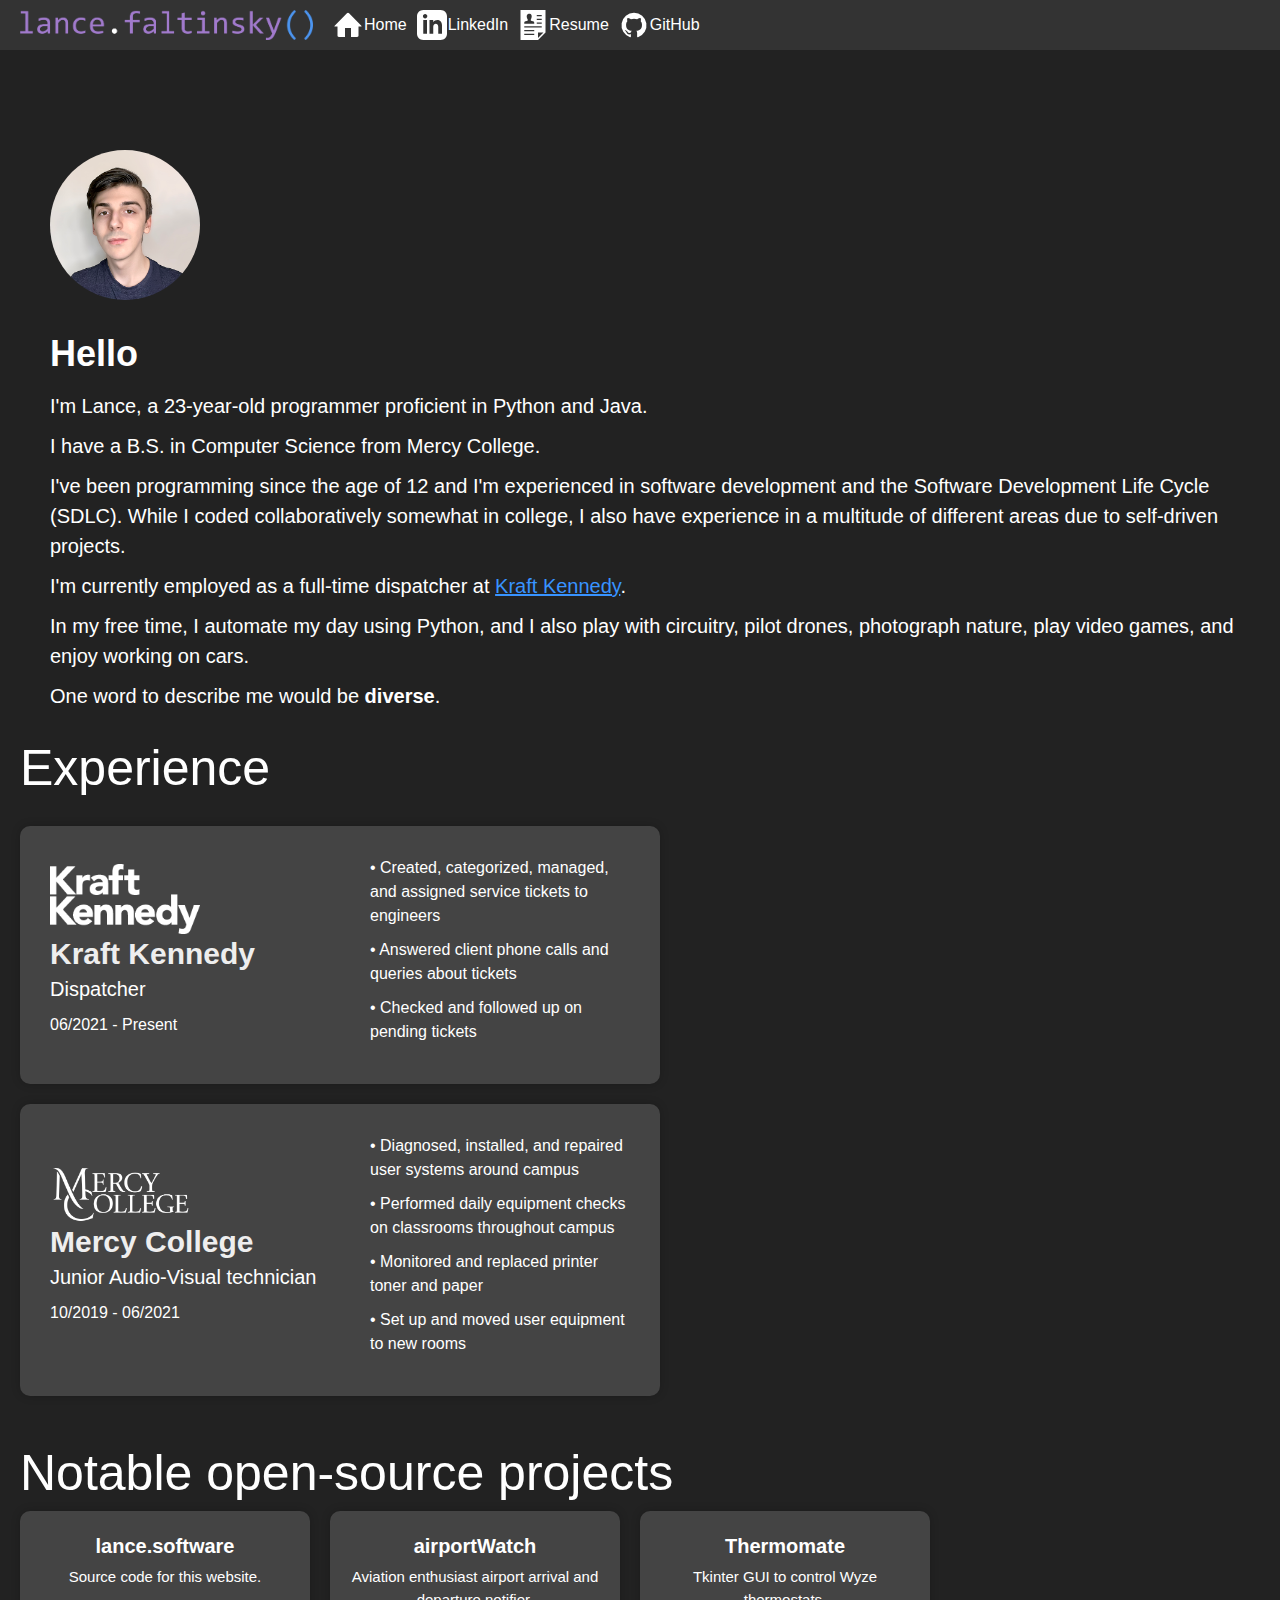
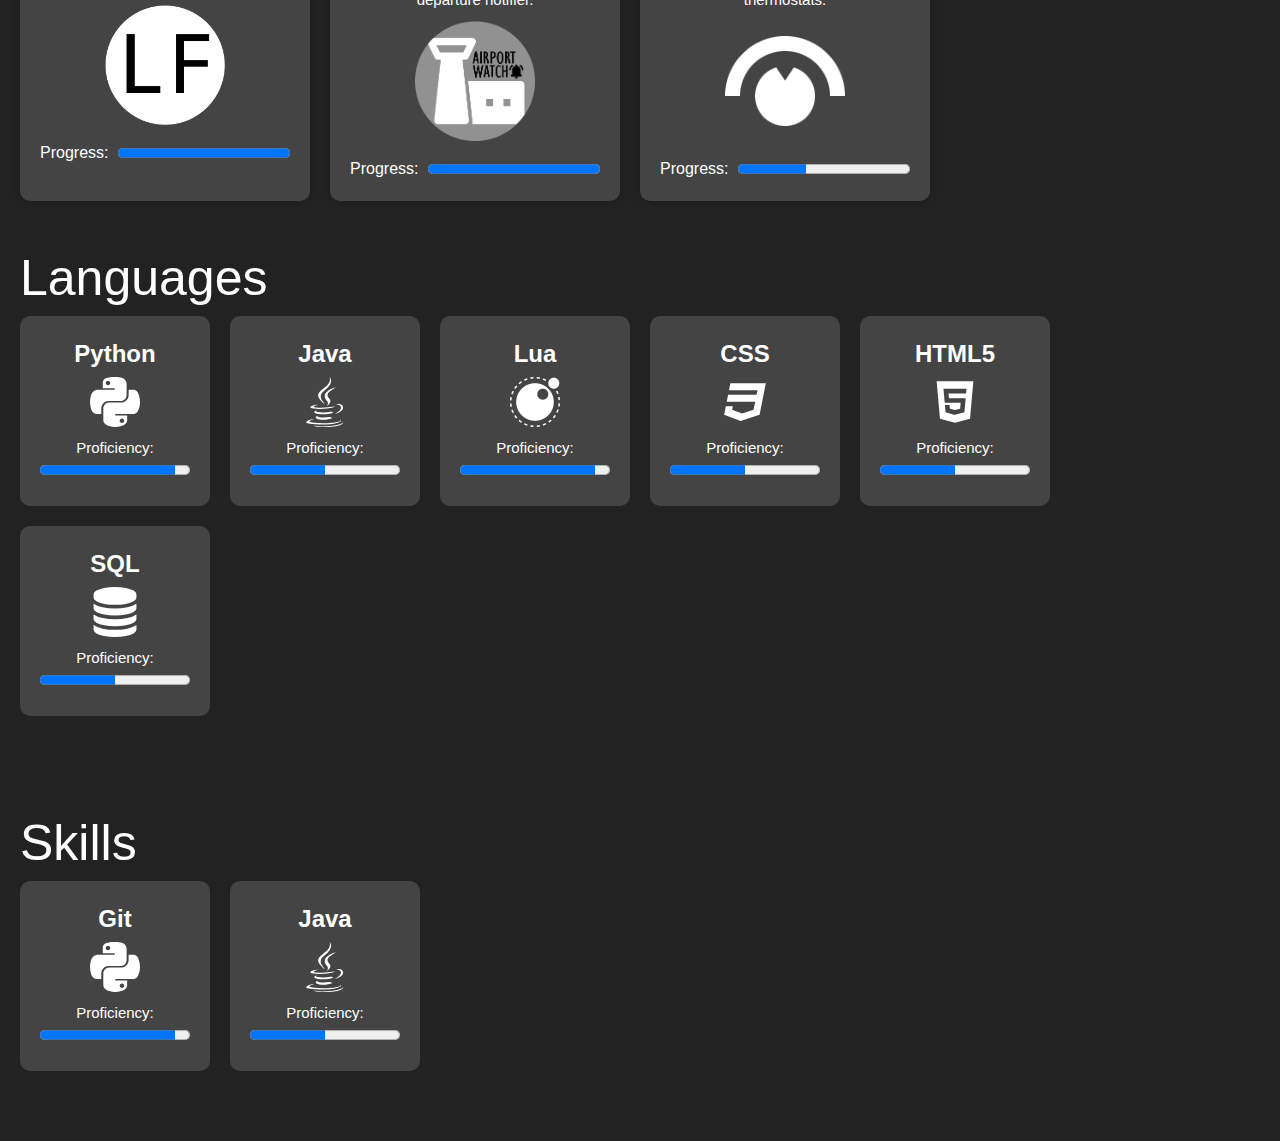
==== commit 12db7d8d: "Update index.html" ====
--- a/index.html
+++ b/index.html
@@ -54,7 +54,7 @@
       <div class="header-column">
         <div class="header-text">
           <h1>Hello</h1>
-          <p>I'm Lance, a 22-year-old programmer proficient in Python and Java.</p>
+          <p>I'm Lance, a 23-year-old programmer proficient in Python and Java.</p>
           <p>I have a B.S. in Computer Science from Mercy College.</p>
           <p>I've been programming since the age of 12 and I'm experienced in software development and the Software Development Life Cycle (SDLC). While I coded collaboratively somewhat in college, I also have experience in a multitude of different areas due to self-driven projects.</p>
           <p>I'm currently employed as a full-time dispatcher at <a href="https://www.kraftkennedy.com/">Kraft Kennedy</a>.</p>
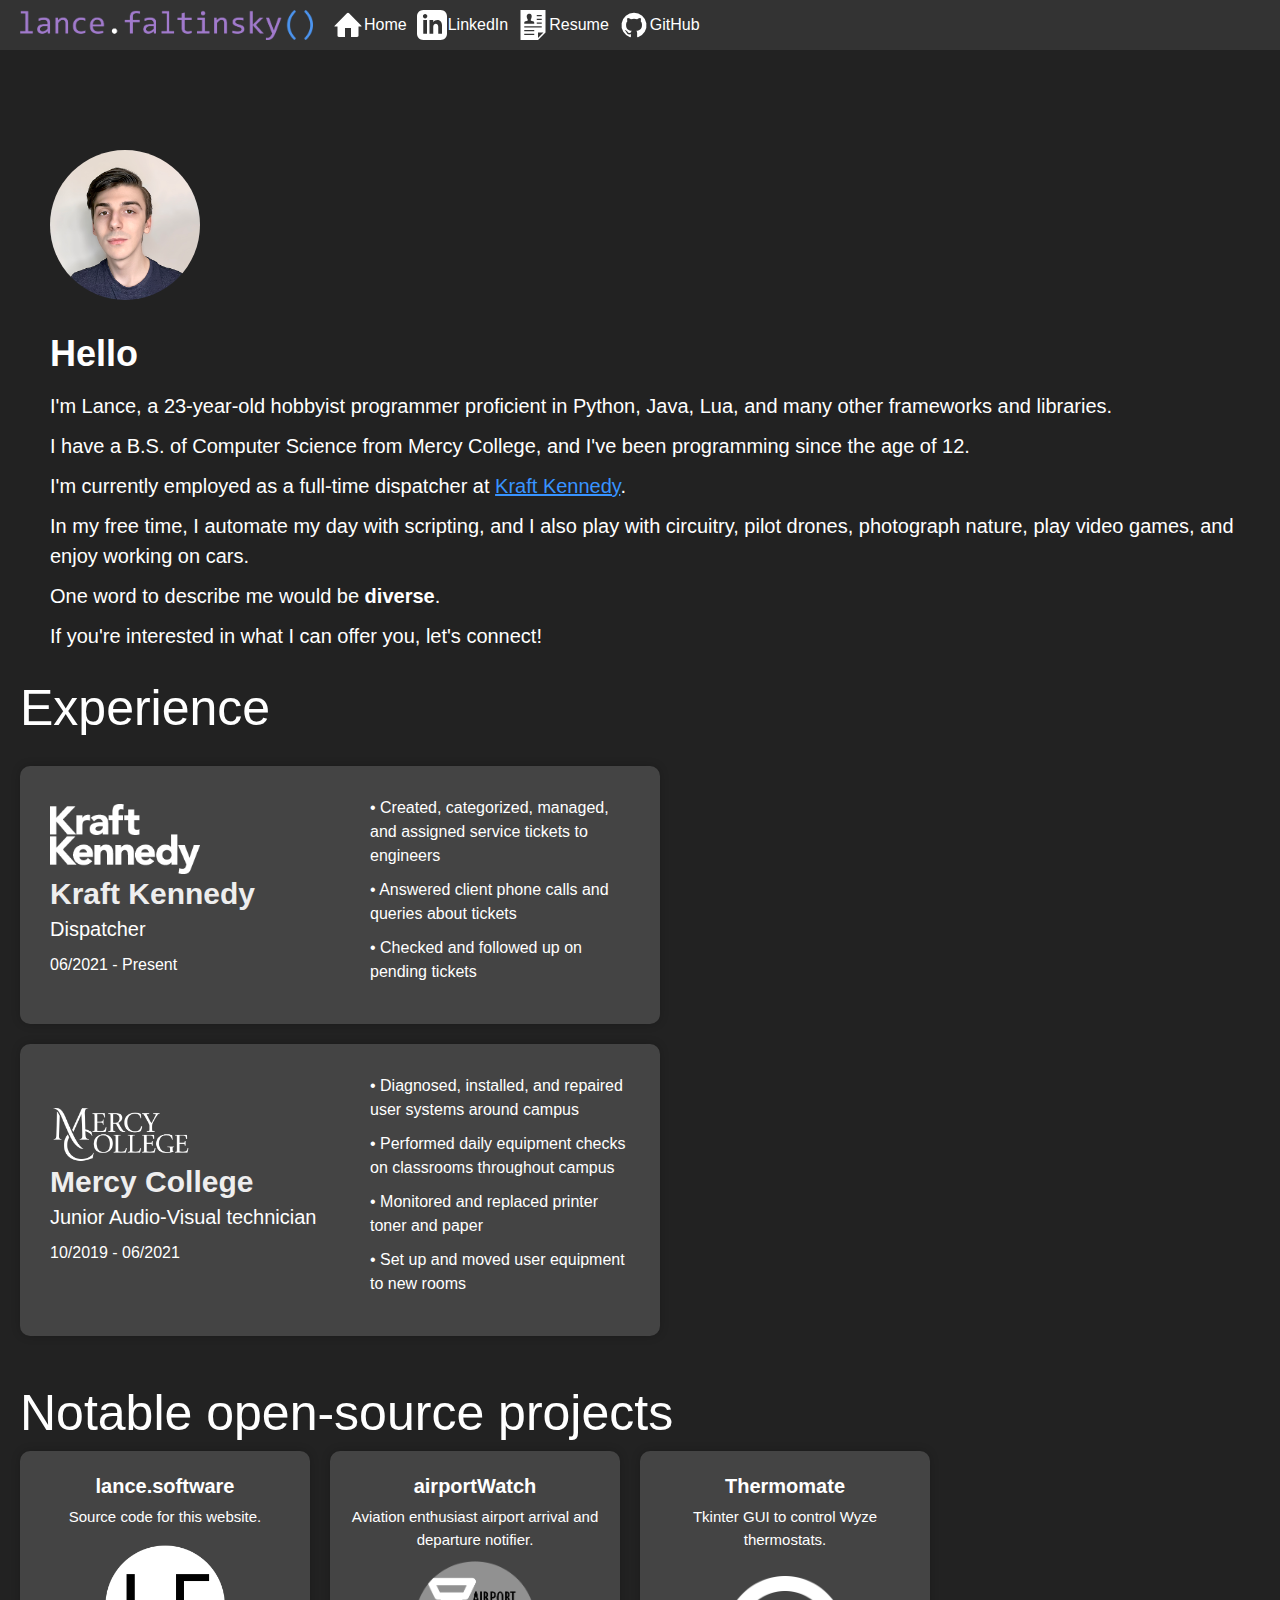
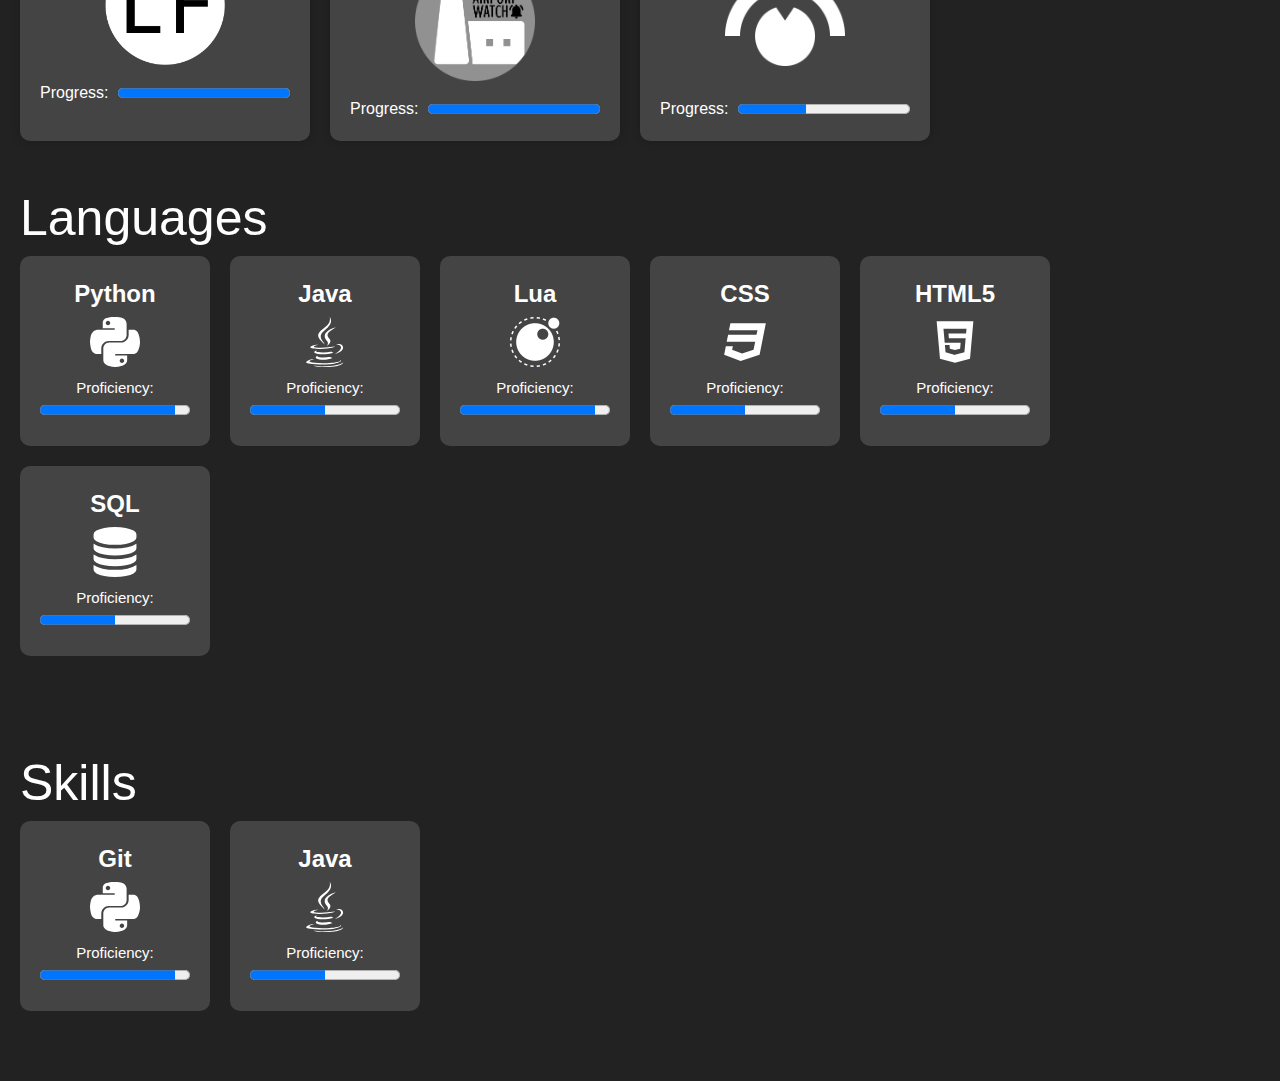
==== commit 6868764b: "Update index.html" ====
--- a/index.html
+++ b/index.html
@@ -54,12 +54,12 @@
       <div class="header-column">
         <div class="header-text">
           <h1>Hello</h1>
-          <p>I'm Lance, a 23-year-old programmer proficient in Python and Java.</p>
-          <p>I have a B.S. in Computer Science from Mercy College.</p>
-          <p>I've been programming since the age of 12 and I'm experienced in software development and the Software Development Life Cycle (SDLC). While I coded collaboratively somewhat in college, I also have experience in a multitude of different areas due to self-driven projects.</p>
+          <p>I'm Lance, a 23-year-old hobbyist programmer proficient in Python, Java, Lua, and many other frameworks and libraries.</p>
+          <p>I have a B.S. of Computer Science from Mercy College, and I've been programming since the age of 12.</p>
           <p>I'm currently employed as a full-time dispatcher at <a href="https://www.kraftkennedy.com/">Kraft Kennedy</a>.</p>
-          <p>In my free time, I automate my day using Python, and I also play with circuitry, pilot drones, photograph nature, play video games, and enjoy working on cars.</p>
+          <p>In my free time, I automate my day with scripting, and I also play with circuitry, pilot drones, photograph nature, play video games, and enjoy working on cars.</p>
           <p>One word to describe me would be <b>diverse</b>.</p>
+          <p>If you're interested in what I can offer you, let's connect!</p>
         </div>
       </div>
     </div>
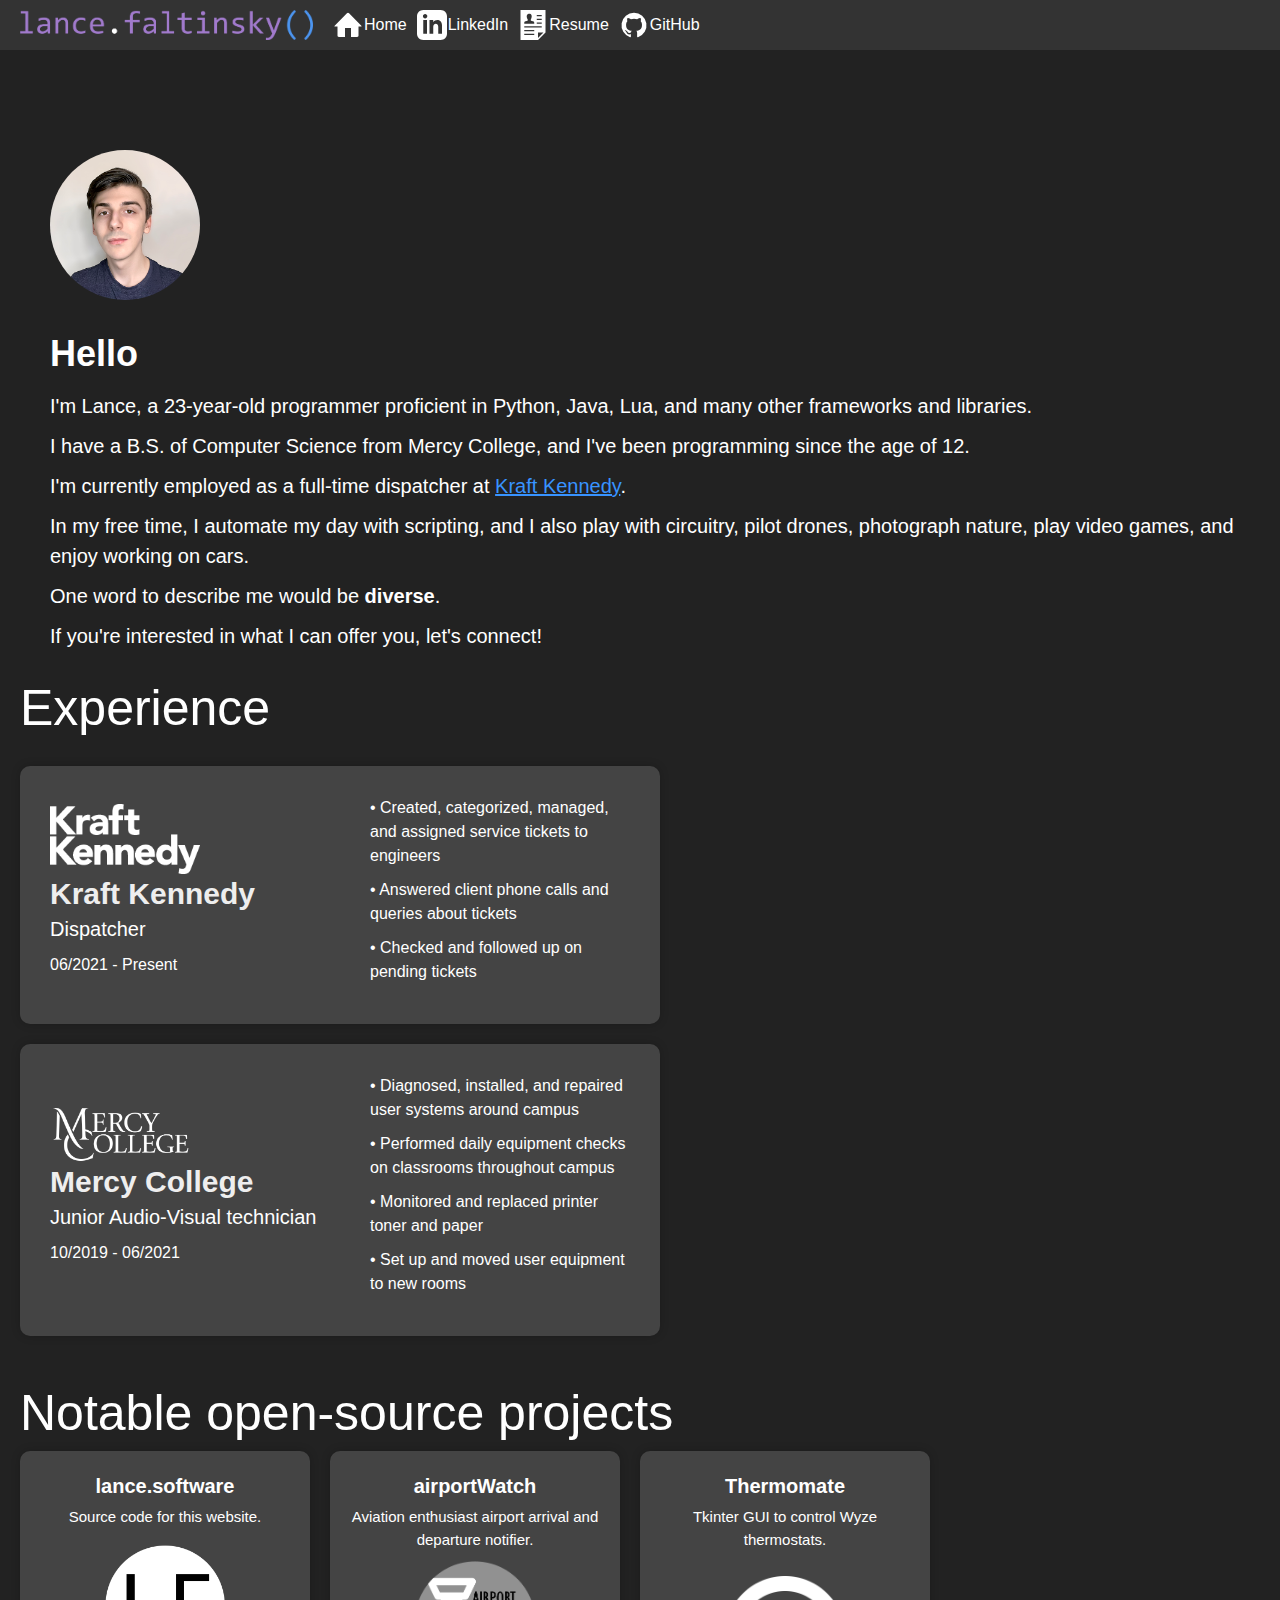
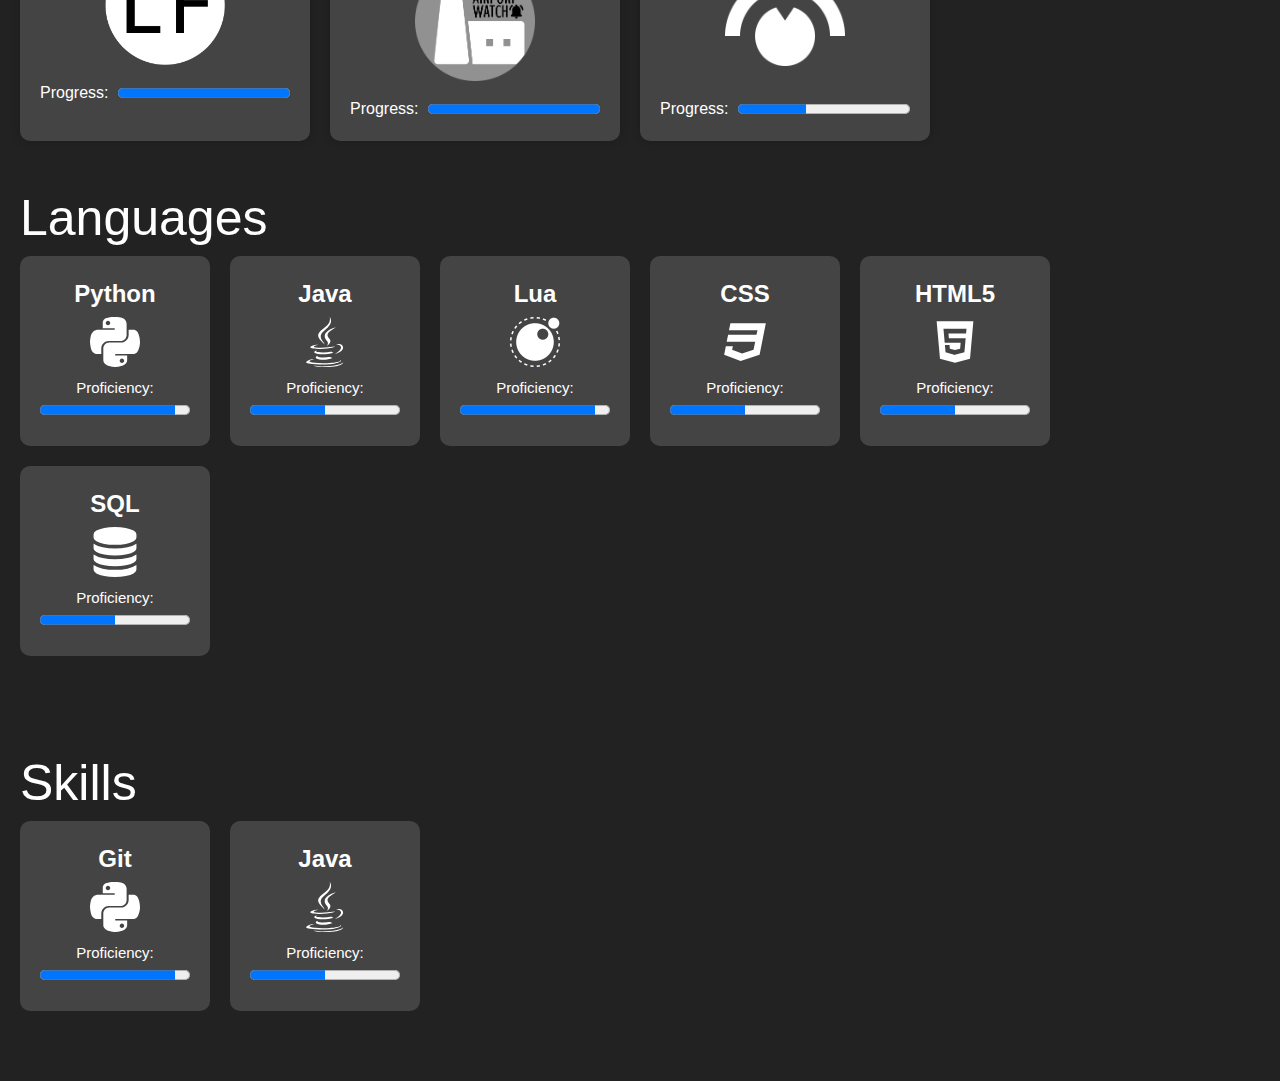
==== commit cc3000e8: "Update index.html" ====
--- a/index.html
+++ b/index.html
@@ -54,7 +54,7 @@
       <div class="header-column">
         <div class="header-text">
           <h1>Hello</h1>
-          <p>I'm Lance, a 23-year-old hobbyist programmer proficient in Python, Java, Lua, and many other frameworks and libraries.</p>
+          <p>I'm Lance, a 23-year-old programmer proficient in Python, Java, Lua, and many other frameworks and libraries.</p>
           <p>I have a B.S. of Computer Science from Mercy College, and I've been programming since the age of 12.</p>
           <p>I'm currently employed as a full-time dispatcher at <a href="https://www.kraftkennedy.com/">Kraft Kennedy</a>.</p>
           <p>In my free time, I automate my day with scripting, and I also play with circuitry, pilot drones, photograph nature, play video games, and enjoy working on cars.</p>
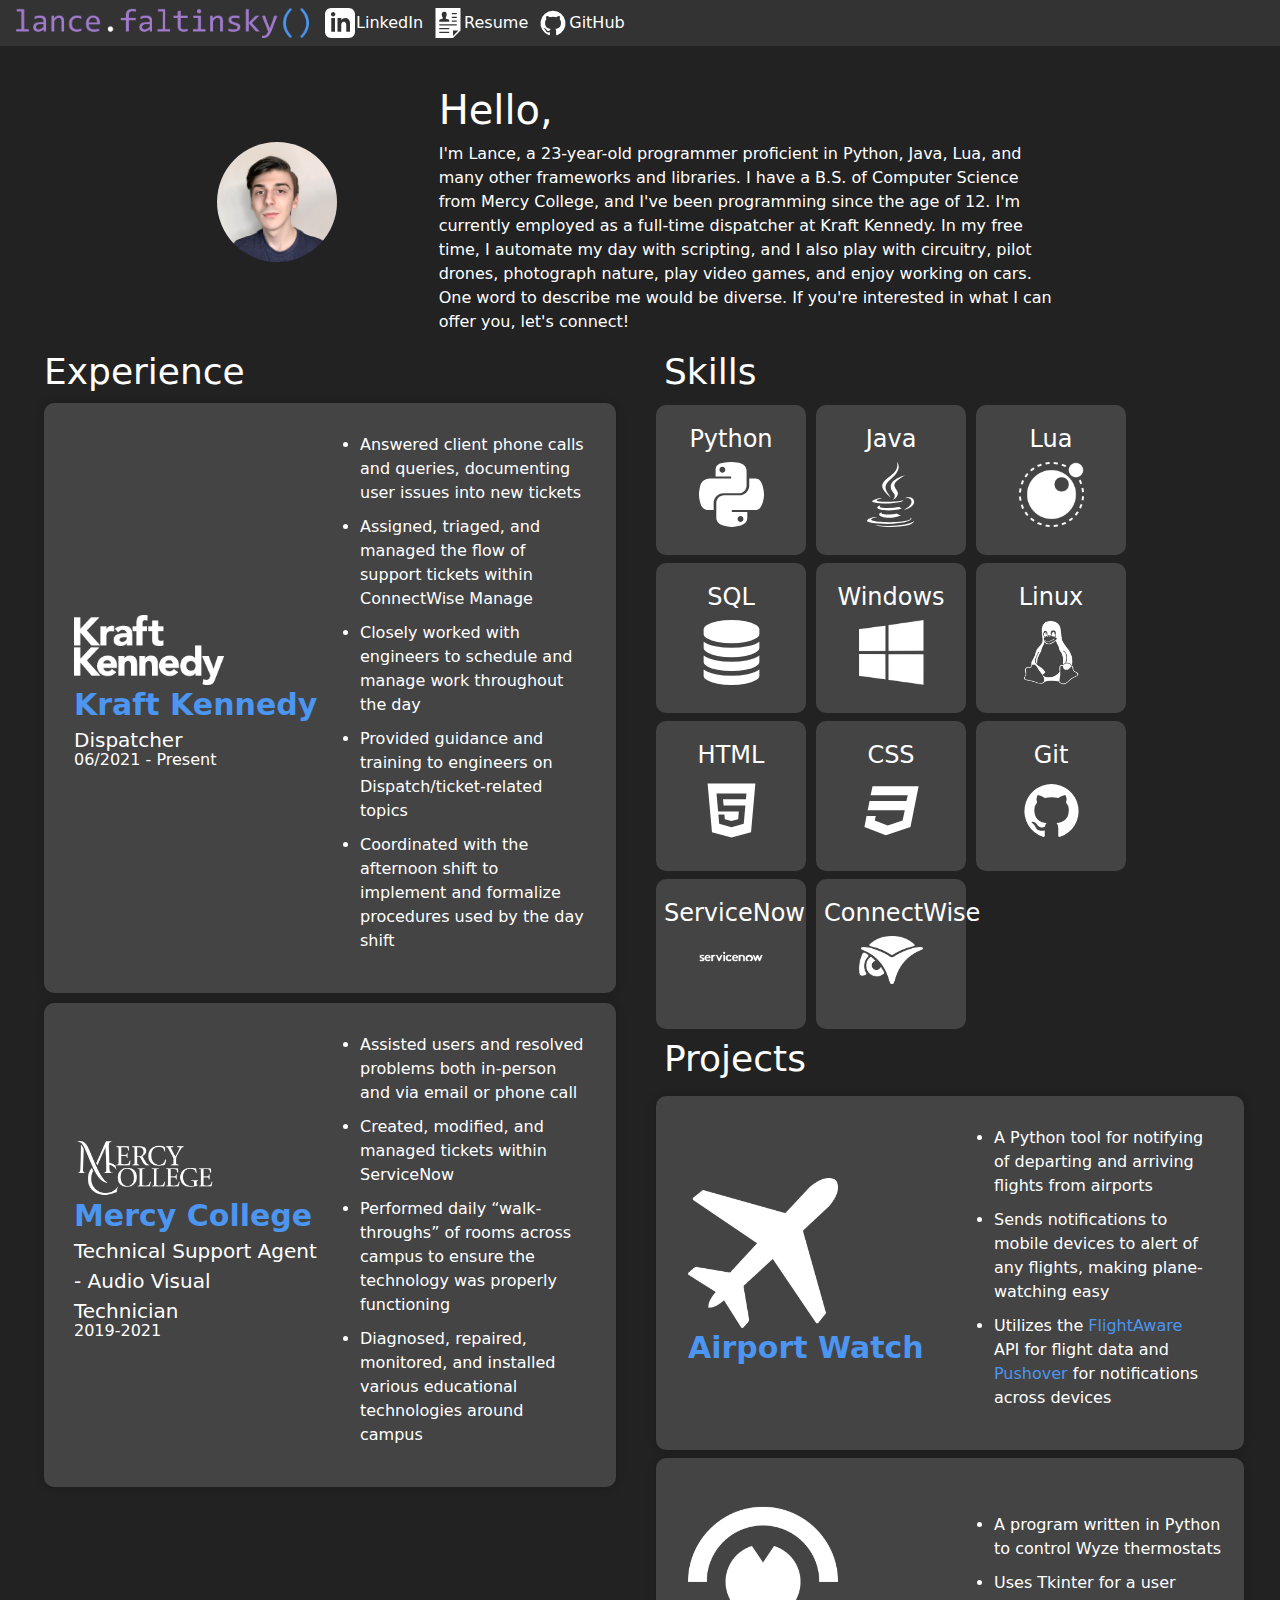
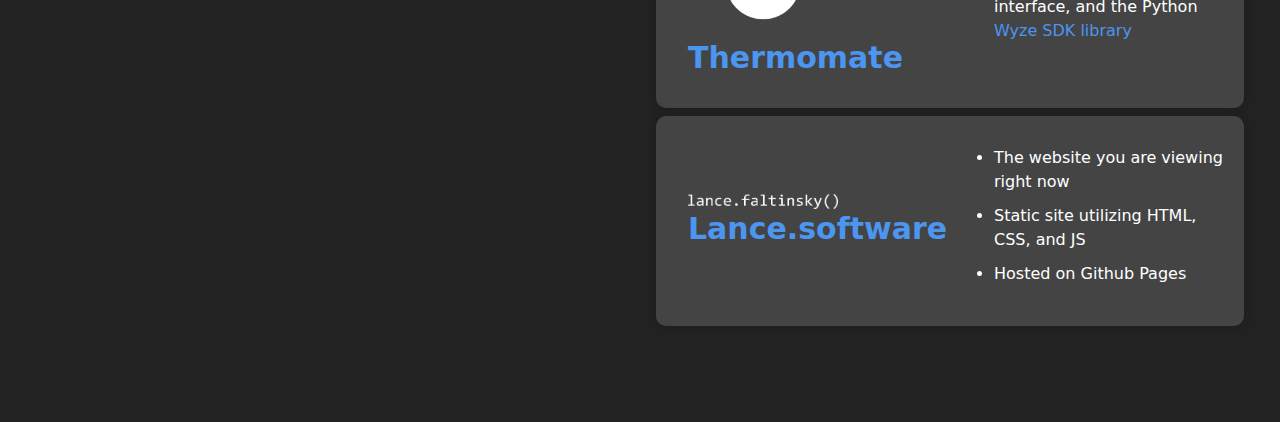
==== commit d16f11ab: "fixes all around, updated theme thats better on desktop" ====
--- a/index.html
+++ b/index.html
@@ -13,19 +13,16 @@
   <meta property="og:image" content="https://www.example.com/resources/headshot.png">
   <meta property="og:image:alt" content="My Photo">
   <link rel="stylesheet" href="resources/style.css">
+  <link href="https://cdn.jsdelivr.net/npm/bootstrap@5.3.3/dist/css/bootstrap.min.css" rel="stylesheet" integrity="sha384-QWTKZyjpPEjISv5WaRU9OFeRpok6YctnYmDr5pNlyT2bRjXh0JMhjY6hW+ALEwIH" crossorigin="anonymous">
   <link href="resources/hamburgers.css" rel="stylesheet">
   <link rel="icon" href="resources/icons/favico.ico" type="image/x-icon">
 </head>
 <body>
-  <nav class="navbar">
-    <div class="logo-container">
+  <nav class="navbar mb-2">
+    <div class="logo-container mx-3">
       <img id="logo-animated" class="logo" src="resources/logo.png" alt="Lance Faltinsky">
     </div>
     <div class="nav-links">
-      <a href="#">
-        <img class="thumbnail-invert" src="./resources/icons/home.svg" alt="Home">
-        Home
-      </a>
       <a href="#">
         <img class="thumbnail-invert" src="./resources/icons/linkedin.svg" alt="LinkedIn">
         LinkedIn
@@ -34,7 +31,7 @@
         <img class="thumbnail-invert" src="./resources/icons/resume.svg" alt="Resume">
         Resume
       </a>
-      <a href="https://github.com/lancefaltinsky">
+      <a href="https://github.com/lancefaltinsky" class="white">
         <img class="thumbnail-invert" src="./resources/icons/github.svg" alt="GitHub">
         GitHub
       </a>
@@ -46,173 +43,198 @@
     </div>
   </nav>
 
-  <header id="header">
-    <div class="header-content">
-      <div class="header-column">
-        <img src="./resources/headshot.png" alt="My Photo" class="header-image">
+  <div class="row d-flex justify-content-center mw0">
+    <div class="col-3 col-xs-4 col-sm-5 col-md-3 col-lg-2 col-xl-2 col-xxl-1 d-inline align-self-center">
+      <img src="./resources/headshot.png" alt="Lance headshot" class="rounded-circle headshot">
+    </div>
+    <div class="col-10 col-xs-12 col-md-6 col-lg-6 gy-3 p-3 text-white">
+      <h1>Hello,</h1>
+      I'm Lance, a 23-year-old programmer proficient in Python, Java, Lua, and many other frameworks and libraries.
+      I have a B.S. of Computer Science from Mercy College, and I've been programming since the age of 12.
+      I'm currently employed as a full-time dispatcher at Kraft Kennedy.
+      In my free time, I automate my day with scripting, and I also play with circuitry, pilot drones, photograph nature, play video games, and enjoy working on cars.
+      One word to describe me would be diverse.
+      If you're interested in what I can offer you, let's connect!
+    </div>
+  </div>
+
+  <div class="container-fluid text-white maxwidthoverride align-self-center">
+    <div class="row gx-lg-5">
+      <div class="col-xs-12 col-md-12 col-lg-12 col-xl-6">
+        <h1 class="header extramargin">Experience</h1>
+            <div class="experience-box">
+              <div class="experience-column">
+                <div class="experience-logo-container">
+                  <img src="resources/kraftkennedy.png" alt="Kraft Kennedy logo" class="experience-box-logo">
+                </div>
+                <div class="experience-info">
+                  <a href='https://www.kraftkennedy.com/' class="no-underline">
+                    <h3 class="experience-company-title">Kraft Kennedy</h3>
+                  </a>
+                  <h2 class="experience-company-position">Dispatcher</h2>
+                  <p class="experience-date">06/2021 - Present</p>
+                </div>
+              </div>
+              <div class="experience-column">
+                <div class="experience-bullets">
+                  <ul>
+                    <li>Answered client phone calls and queries, documenting user issues into new tickets</li>
+                    <li>Assigned, triaged, and managed the flow of support tickets within ConnectWise Manage</li>
+                    <li>Closely worked with engineers to schedule and manage work throughout the day</li>
+                    <li>Provided guidance and training to engineers on Dispatch/ticket-related topics</li>
+                    <li>Coordinated with the afternoon shift to implement and formalize procedures used by the day shift</li>
+                </ul>
+                </div>
+              </div>
+            </div>
+            <div class="experience-box">
+              <div class="experience-column">
+                <div class="experience-logo-container">
+                    <img src="resources/mercycollege.png" alt="Mercy College logo" class="experience-box-logo">
+                </div>
+                <div class="experience-info">
+                  <a href='https://mercy.edu/' class="no-underline">
+                    <h3 class="experience-company-title">Mercy College</h3>
+                  </a>
+                  <h2 class="experience-company-position">Technical Support Agent - Audio Visual Technician</h2>
+                  <p class="experience-date">2019-2021</p>
+                </div>
+              </div>
+              <div class="experience-column">
+                <div class="experience-bullets">
+                  <ul>
+                    <li>Assisted users and resolved problems both in-person and via email or phone call</li>
+                    <li>Created, modified, and managed tickets within ServiceNow</li>
+                    <li>Performed daily “walk-throughs” of rooms across campus to ensure the technology was properly functioning</li>
+                    <li>Diagnosed, repaired, monitored, and installed various educational technologies around campus</li>
+                </ul>
+                </div>
+              </div>
+            </div>
       </div>
-      <div class="header-column">
-        <div class="header-text">
-          <h1>Hello</h1>
-          <p>I'm Lance, a 23-year-old programmer proficient in Python, Java, Lua, and many other frameworks and libraries.</p>
-          <p>I have a B.S. of Computer Science from Mercy College, and I've been programming since the age of 12.</p>
-          <p>I'm currently employed as a full-time dispatcher at <a href="https://www.kraftkennedy.com/">Kraft Kennedy</a>.</p>
-          <p>In my free time, I automate my day with scripting, and I also play with circuitry, pilot drones, photograph nature, play video games, and enjoy working on cars.</p>
-          <p>One word to describe me would be <b>diverse</b>.</p>
-          <p>If you're interested in what I can offer you, let's connect!</p>
+      <div class="col-xs-12 col-md-12 col-lg-12 col-xl-6 col-xxl-6">
+        <h1 class="header">Skills</h1>
+        <div class="align-items-center">
+          <div class="row mt-1 gx-3 gy-2">
+            <div class="skill-box col">
+              <h3>Python</h3>
+              <img src="resources/icons/python.svg" alt="Python logo" class="skill-image">
+            </div>
+            <div class="skill-box col">
+              <h3>Java</h3>
+              <img src="resources/icons/java.svg" alt="Java logo" class="skill-image">
+            </div>
+            <div class="skill-box col">
+              <h3>Lua</h3>
+                <img src="resources/icons/lua.png" alt="Lua logo" class="skill-image">
+            </div>
+            <div class="skill-box col">
+              <h3>SQL</h3>
+                <img src="resources/icons/database.svg" alt="SQL logo" class="skill-image">
+            </div>
+            <div class="skill-box col">
+              <h3>Windows</h3>
+                <img src="resources/windows.png" alt="Windows logo" class="skill-image">
+            </div>
+            <div class="skill-box col">
+              <h3>Linux</h3>
+                <img src="resources/linux.png" alt="Linux logo" class="skill-image">
+            </div>
+            <div class="skill-box col">
+              <h3>HTML</h3>
+              <img src="resources/icons/html5.svg" alt="HTML5 logo" class="skill-image">
+            </div>
+            <div class="skill-box col">
+              <h3>CSS</h3>
+                <img src="resources/icons/css3.svg" alt="CSS logo" class="skill-image">
+            </div>
+            <div class="skill-box col">
+              <h3>Git</h3>
+                <img src="resources/icons/github.svg" alt="Git logo" class="skill-image">
+            </div>
+            <div class="skill-box col">
+              <h3>ServiceNow</h3>
+                <img src="resources/servicenow.png" alt="ServiceNow logo" class="skill-image">
+            </div>
+            <div class="skill-box col">
+              <h3>ConnectWise</h3>
+                <img src="resources/connectwise.png" alt="ConnectWise logo" class="skill-image">
+            </div>
+            <h1 class="header">Projects</h1>
+              <div class="experience-box">
+                <div class="experience-column px-4"">
+                  <div class="experience-logo-container">
+                      <img src="resources/plane.png" alt="Plane" class="experience-box-logo">
+                  </div>
+                  <div class="experience-info">
+                    <a href="https://github.com/lancefaltinsky/airport_watch">
+                      <h3 class="experience-company-title">Airport Watch</h3>
+                    </a>
+                  </div>
+                </div>
+                <div class="experience-column px-4">
+                  <div class="experience-bullets">
+                    <ul>
+                      <li>A Python tool for notifying of departing and arriving flights from airports</li>
+                      <li>Sends notifications to mobile devices to alert of any flights, making plane-watching easy</li>
+                      <li>Utilizes the <a href="https://www.flightaware.com/">FlightAware</a> API for flight data and <a href="https://pushover.net/">Pushover</a> for notifications across devices</li>
+                  </ul>
+                  </div>
+                </div>
+              </div>
+            <div class="experience-box">
+              <div class="experience-column px-4">
+                <div class="experience-logo-container">
+                    <img src="resources/dial.png" alt="Dial" class="experience-box-logo">
+                </div>
+                <div class="experience-info">
+                  <a href="https://github.com/lancefaltinsky/thermomate">
+                    <h3 class="experience-company-title">Thermomate</h3>
+                </a>
+                </div>
+              </div>
+              <div class="experience-column">
+                <div class="experience-bullets">
+                  <ul>
+                    <li>A program written in Python to control Wyze thermostats</li>
+                    <li>Uses Tkinter for a user interface, and the Python <a href="https://pypi.org/project/wyze-sdk/"> Wyze SDK library</a></li>
+                </ul>
+                </div>
+              </div>
+            </div>
+
+            <div class="experience-box">
+              <div class="experience-column px-4">
+                <div class="experience-logo-container">
+                    <img src="resources/logo.png" alt="Dial" class="experience-box-logo">
+                </div>
+                <div class="experience-info">
+                  <a href="https://github.com/lancefaltinsky/thermomate">
+                    <h3 class="experience-company-title">Lance.software</h3>
+                  </a>
+                </div>
+              </div>
+              <div class="experience-column">
+                <div class="experience-bullets">
+                  <ul>
+                    <li>The website you are viewing right now</li>
+                    <li>Static site utilizing HTML, CSS, and JS</li>
+                    <li>Hosted on Github Pages</li>
+                </ul>
+                </div>
+              </div>
+            </div>
+
+          </div>          
         </div>
       </div>
-    </div>
-  </header>
-
-  <section class="skills">
-    <h1 class="big-title">Experience</h1>
-    <div class="project-row">
-      <a href='https://www.kraftkennedy.com/' class="no-underline">
-        <div class="experience-box">
-          <div class="experience-column">
-            <div class="experience-logo-container">
-              <img src="resources/kraftkennedy.png" alt="Kraft Kennedy logo" class="experience-box-logo">
-            </div>
-            <div class="experience-info">
-              <h3 class="experience-company-title">Kraft Kennedy</h3>
-              <h2 class="experience-company-position">Dispatcher</h2>
-              <p class="experience-date">06/2021 - Present</p>
-            </div>
-          </div>
-          <div class="experience-column">
-            <div class="experience-bullets">
-              <ul>
-                <li>• Created, categorized, managed, and assigned service tickets to engineers</li>
-                <li>• Answered client phone calls and queries about tickets</li>
-                <li>• Checked and followed up on pending tickets</li>
-              </ul>
-            </div>
-          </div>
-        </div>
-      </a>
-    </div>
-
-    <div class="project-row">
-      <a href='https://mercy.edu/' class="no-underline">
-        <div class="experience-box">
-          <div class="experience-column">
-            <div class="experience-logo-container">
-              <img src="resources/mercycollege.png" alt="Mercy College logo" class="experience-box-logo">
-            </div>
-            <div class="experience-info">
-              <h3 class="experience-company-title">Mercy College</h3>
-              <h2 class="experience-company-position">Junior Audio-Visual technician</h2>
-              <p class="experience-date">10/2019 - 06/2021</p>
-            </div>
-          </div>
-          <div class="experience-column">
-            <div class="experience-bullets">
-              <ul>
-                <li>• Diagnosed, installed, and repaired user systems around campus</li>
-                <li>• Performed daily equipment checks on classrooms throughout campus</li>
-                <li>• Monitored and replaced printer toner and paper</li>
-                <li>• Set up and moved user equipment to new rooms</li>
-              </ul>
-            </div>
-          </div>
-        </div>
-      </a>
-    </div>
-  </section>
-
-  <section class="skills">
-    <h1 class="big-title">Notable open-source projects</h1>
-    <div class="project-row">
-      <a href='https://github.com/lancefaltinsky/lancefaltinsky.github.io' class="no-underline">
-        <div class="skill-box-big">
-          <h3>lance.software</h3>
-          <p class="skill-desc">Source code for this website.</p>
-          <img src="resources/pageslogo.png" alt="Python logo" class="project-image">
-          <div class="progress-container">
-            <p class="progress-label">Progress:</p>
-            <progress class="progress-bar" value="100" max="100"></progress>
-          </div>
-        </div>
-      </a>
-    
-      <a href='https://github.com/lancefaltinsky/airport_watch' class="no-underline">
-        <div class="skill-box-big">
-          <h3>airportWatch</h3>
-          <p class="skill-desc">Aviation enthusiast airport arrival and departure notifier.</p>
-          <img src="resources/airportwatchlogo.png" alt="Python logo" class="project-image">
-          <div class="progress-container">
-            <p class="progress-label">Progress:</p>
-            <progress class="progress-bar" value="100" max="100"></progress>
-          </div>
-        </div>
-      </a>
-
-      <a href='https://github.com/lancefaltinsky/Thermomate' class="no-underline">
-        <div class="skill-box-big">
-          <h3>Thermomate</h3>
-          <p class="skill-desc">Tkinter GUI to control Wyze thermostats.</p>
-          <img src="resources/dial.png" alt="Python logo" class="project-image">
-          <div class="progress-container">
-            <p class="progress-label">Progress:</p>
-            <progress class="progress-bar" value="40" max="100"></progress>
-          </div>
-        </div>
-      </a>
-    </div>
-  </section>
-
-  <section class="skills">
-    <h1 class="big-title">Languages</h1>
-    <div class="skill-row">
-      <div class="skill-box">
-        <h3>Python</h3>
-        <img src="resources/icons/python.svg" alt="Python logo" class="skill-image">
-        <p class="skill-desc">Proficiency:<br><progress class="progress-bar" value="90" max="100"></progress></p>
-      </div>
-      <div class="skill-box">
-        <h3>Java</h3>
-        <img src="resources/icons/java.svg" alt="Java logo" class="skill-image">
-        <p class="skill-desc">Proficiency:<br><progress class="progress-bar" value="50" max="100"></progress></p>
-      </div>
-      <div class="skill-box">
-        <h3>Lua</h3>
-        <img src="resources/icons/lua.png" alt="Lua logo" class="skill-image">
-        <p class="skill-desc">Proficiency:<br><progress class="progress-bar" value="90" max="100"></progress></p>
-      </div>
-      <div class="skill-box">
-        <h3>CSS</h3>
-        <img src="resources/icons/css3.svg" alt="CSS logo" class="skill-image">
-        <p class="skill-desc">Proficiency:<br><progress class="progress-bar" value="50" max="100"></progress></p>
-      </div>
-      <div class="skill-box">
-        <h3>HTML5</h3>
-        <img src="resources/icons/html5.svg" alt="HTML5 logo" class="skill-image">
-        <p class="skill-desc">Proficiency:<br><progress class="progress-bar" value="50" max="100"></progress></p>
-      </div>
-      <div class="skill-box">
-        <h3>SQL</h3>
-        <img src="resources/icons/database.svg" alt="HTML5 logo" class="skill-image">
-        <p class="skill-desc">Proficiency:<br><progress class="progress-bar" value="50" max="100"></progress></p>
-      </div>
-    </div>
-  </section>
-
-  <section class="skills">
-    <h1 class="big-title">Skills</h1>
-    <div class="skill-row">
-      <div class="skill-box">
-        <h3>Git</h3>
-        <img src="resources/icons/python.svg" alt="Python logo" class="skill-image">
-        <p class="skill-desc">Proficiency:<br><progress class="progress-bar" value="90" max="100"></progress></p>
-      </div>
-      <div class="skill-box">
-        <h3>Java</h3>
-        <img src="resources/icons/java.svg" alt="Java logo" class="skill-image">
-        <p class="skill-desc">Proficiency:<br><progress class="progress-bar" value="50" max="100"></progress></p>
-      </div>
-    </div>
-  </section>
+      <div class="my-5"></div>
+  </div>
+
+
+
+
+
 
   <script>
     // Paste the JavaScript code here
--- a/resources/style.css
+++ b/resources/style.css
@@ -1,12 +1,30 @@
+html, body {
+  max-width: 100%;
+  overflow-x: hidden;
+}
+
+a:link,
+a:visited {
+  color: #4c95f0;
+  text-decoration: none;
+}
+
+
 body {
   background-color: #222 !important;
   color: #fff;
   font-family: Arial, sans-serif;
   font-size: 16px;
   line-height: 1.5;
-  margin: 0;
-}
-
+}
+
+ul{
+  list-style-type: disc !important;
+}
+
+.maxwidthoverride{
+  max-width: 95% !important;
+}
 .navbar {
   display: flex;
   background-color: #333;
@@ -14,6 +32,10 @@
   align-items: center;
 }
 
+.test{
+  background-color: #000;
+  color: #000 !important;
+}
 .navbar .logo-container {
   display: flex;
   justify-content: flex-start; /* Align elements to the left */
@@ -22,6 +44,11 @@
 
 .navbar .logo {
   height: 30px;
+}
+
+.headshot{
+  max-width: 120px;
+  max-height: 120px;
 }
 
 .navbar .nav-links {
@@ -50,51 +77,22 @@
   margin-right: 1px;
 }
 
-/* Header styles */
-#header {
-  display: flex;
-  align-items: center;
-  padding: 100px 0px 0px 50px;
-}
-
-#header .header-content {
-  display: flex;
-  flex-wrap: wrap;
-  gap: 20px;
-}
+
 
 #header img {
   height: 150px;
   width: 150px;
   border-radius: 50%;
   margin-right: 50px;
-}
-
-#header h1 {
+  margin-top: 30px;
+}
+
+.header {
+  display: inline !important;
   font-size: 36px;
-  margin: 0;
-}
-
-#header .text-content {
-  flex: 1;
-}
-
-
-
-@media screen and (max-width: 700px) {
-  #header {
-    flex-direction: column;
-    align-items: flex-start;
-  }
-
-  #header .header-content {
-    flex-direction: column;
-  }
-
-  #header img {
-    margin-bottom: 20px;
-  }
-}
+}
+
+
 
 #header p {
   font-size: 20px;
@@ -209,13 +207,6 @@
   color: white;
 }
 
-.carousel {
-  max-width: 80%;
-  margin-bottom: 30% !important;
-  align-items: center;
-  margin-left: auto;
-  margin-right: auto;
-}
 
 @keyframes logo-scale {
   0% {
@@ -231,10 +222,8 @@
   margin-left: -50px; /* Adjust the negative margin value as needed */
 }
 
-a:link,
-a:visited {
-  color: #3893FF;
-}
+
+
 
 .big-title {
   font-size: 50px;
@@ -280,20 +269,16 @@
   background-color: #444;
   color: #fff;
   text-decoration: none;
-  max-width: 150px;
+  max-width: 150px !important;
   max-height: 150px;
   min-width: 150px;
   min-height: 150px;
-  width: 100%;
-  position: relative;
-  display: flex;
-  flex-direction: column;
-  justify-content: space-between;
   padding: 20px;
   text-align: center;
   border-radius: 10px;
   color: #fff;
-  width: 300px;
+  margin-right: 10px;
+
 }
 
 .wrapper {
@@ -307,14 +292,18 @@
 }
 
 .skill-image {
-  max-width: 50px;
-  max-height: 50px;
-  min-width: 50px;
+  max-width: 65px;
+  max-height: 65px;
+  min-width: 40px;
   margin-left: auto;
   margin-right: auto;
   filter: invert(1);
   height: auto;
   margin-bottom: 10px;
+}
+
+.white{
+  color: white !important;
 }
 
 .skill-box-big {
@@ -335,13 +324,15 @@
   text-align: center;
 }
 
+.no-overflow{
+  overflow-x: auto
+}
+
+
 .experience-box {
   background-color: #444;
   color: #fff;
-  text-decoration: none;
-  max-width: 600px;
-  min-width: 300px;
-  min-height: 100px;
+  text-decoration: none !important;
   justify-content: space-between;
   padding: 20px;
   border-radius: 10px;
@@ -349,7 +340,16 @@
   text-align: center;
   display: flex;
   align-items: center;
-  margin-top: 20px;
+  margin-top:10px;
+
+}
+
+.experience-company-title {
+  text-align: left;
+  font-size: 30px !important;
+  font-weight: 700;
+  margin: 0 !important;
+  line-height: 40px;
 }
 
 .skill-desc {
@@ -362,6 +362,7 @@
 
 .no-underline {
   text-decoration: none;
+  color: #4c95f0 !important;
 }
 
 .project-image {
@@ -376,18 +377,8 @@
 .project-row {
   display: flex;
   flex-wrap: wrap;
-  gap: 20px;
-  overflow-wrap: break-word; /* Added this line */
-}
-
-.experience-company-title {
-  text-align: left;
-  font-size: 30px !important;
-  color: #eee;
-  font-weight: 700;
-  margin: 0 !important;
-  line-height: 40px;
-}
+}
+
 
 .experience-company-position {
   text-align: left;
@@ -448,13 +439,7 @@
 
 /* Media query for smaller screens */
 @media screen and (max-width: 700px) {
-  .experience-column {
-    flex-basis: 100%;
-  }
-
-  .experience-bullets br {
-    display: block;
-  }
+
 }
 
 @media screen and (max-width: 700px) {
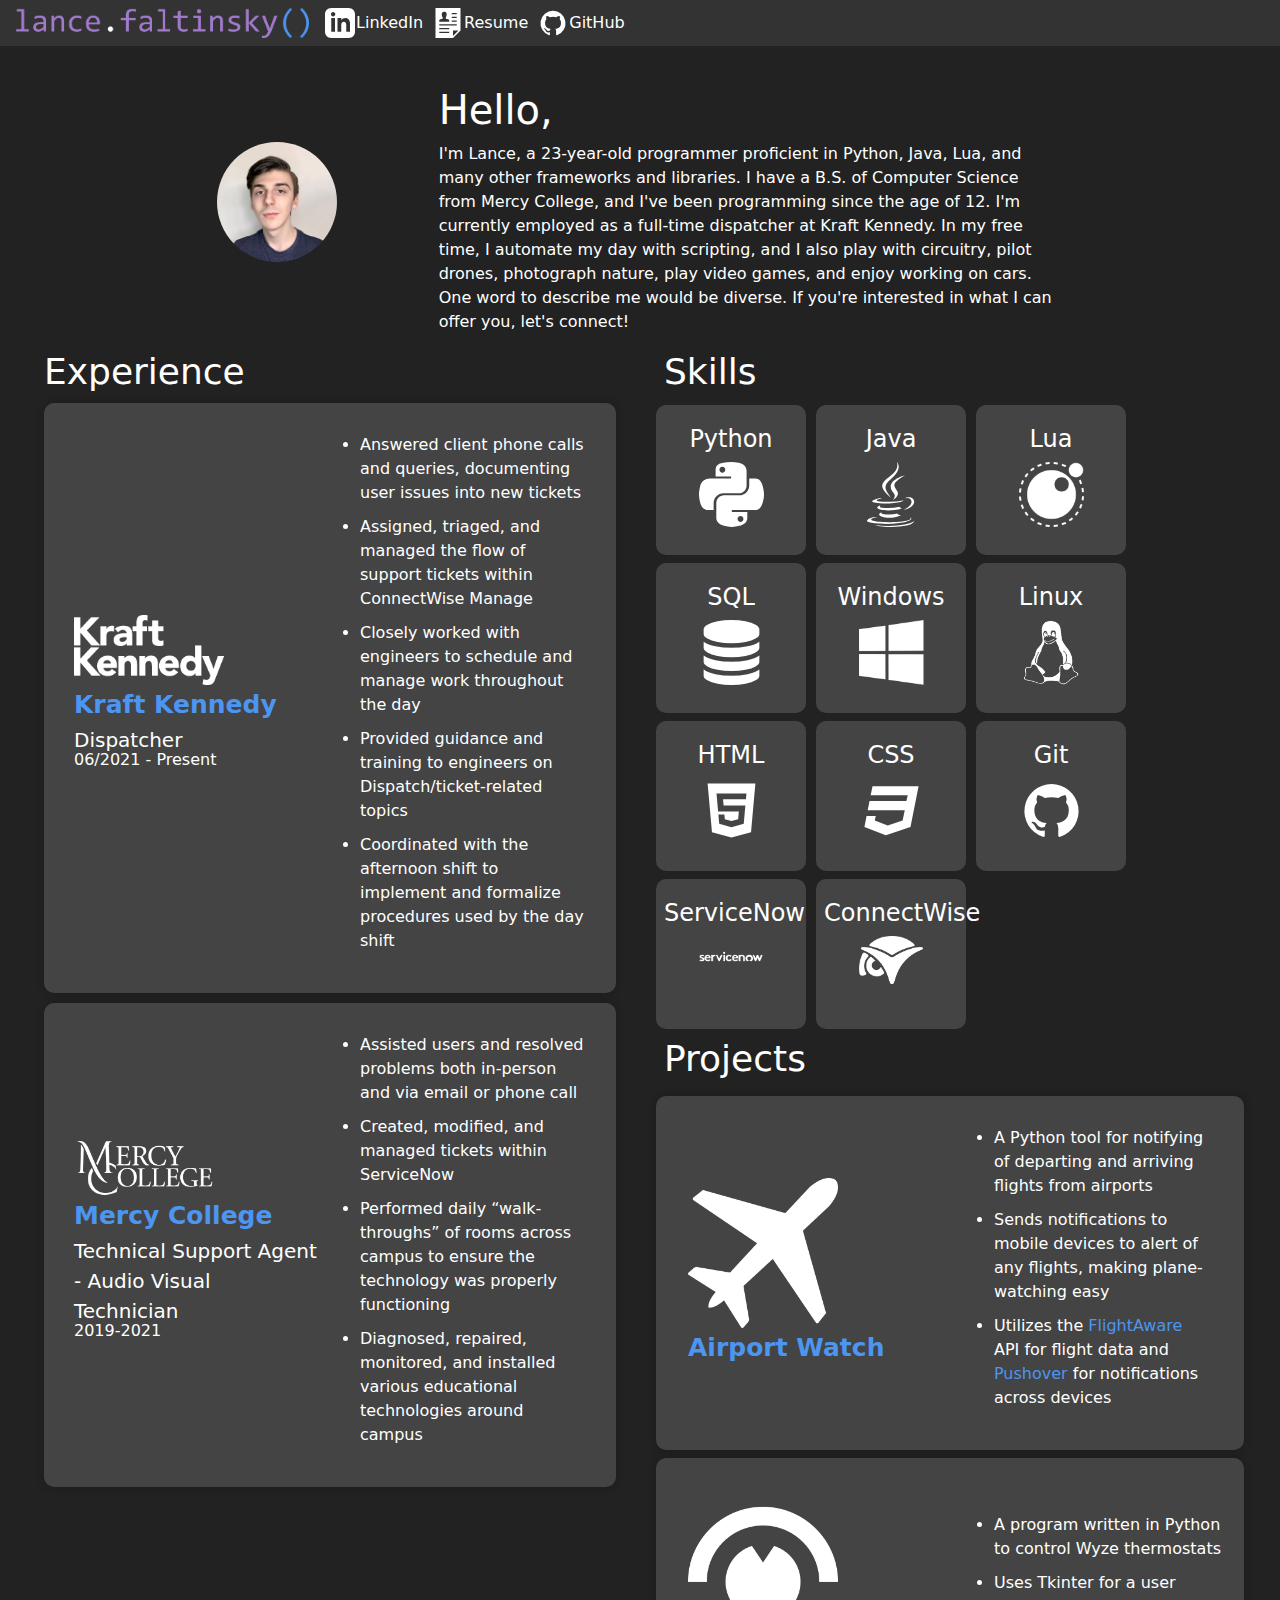
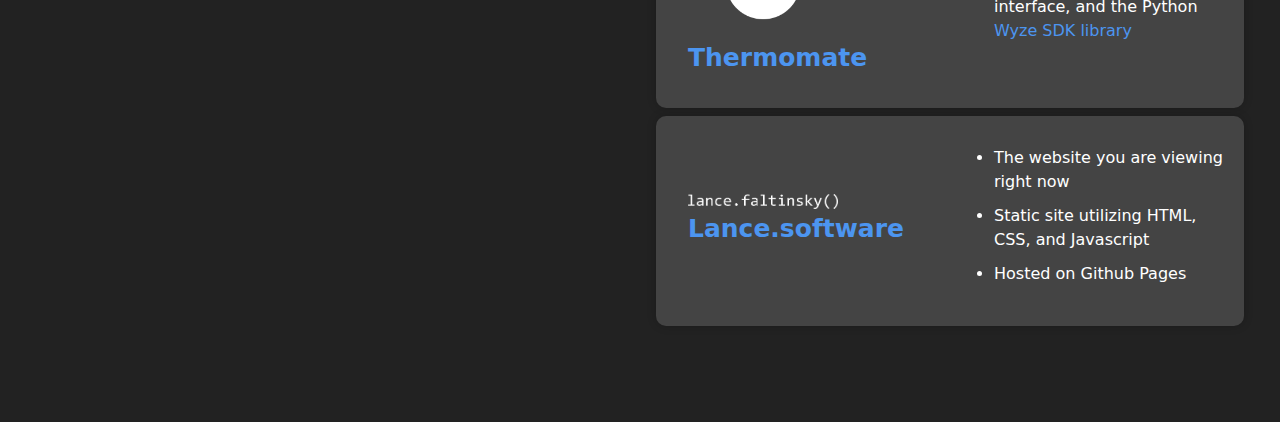
==== commit 284d6b43: "replace js with javascript" ====
--- a/index.html
+++ b/index.html
@@ -218,7 +218,7 @@
                 <div class="experience-bullets">
                   <ul>
                     <li>The website you are viewing right now</li>
-                    <li>Static site utilizing HTML, CSS, and JS</li>
+                    <li>Static site utilizing HTML, CSS, and Javascript</li>
                     <li>Hosted on Github Pages</li>
                 </ul>
                 </div>
--- a/resources/style.css
+++ b/resources/style.css
@@ -346,7 +346,7 @@
 
 .experience-company-title {
   text-align: left;
-  font-size: 30px !important;
+  font-size: 25px !important;
   font-weight: 700;
   margin: 0 !important;
   line-height: 40px;
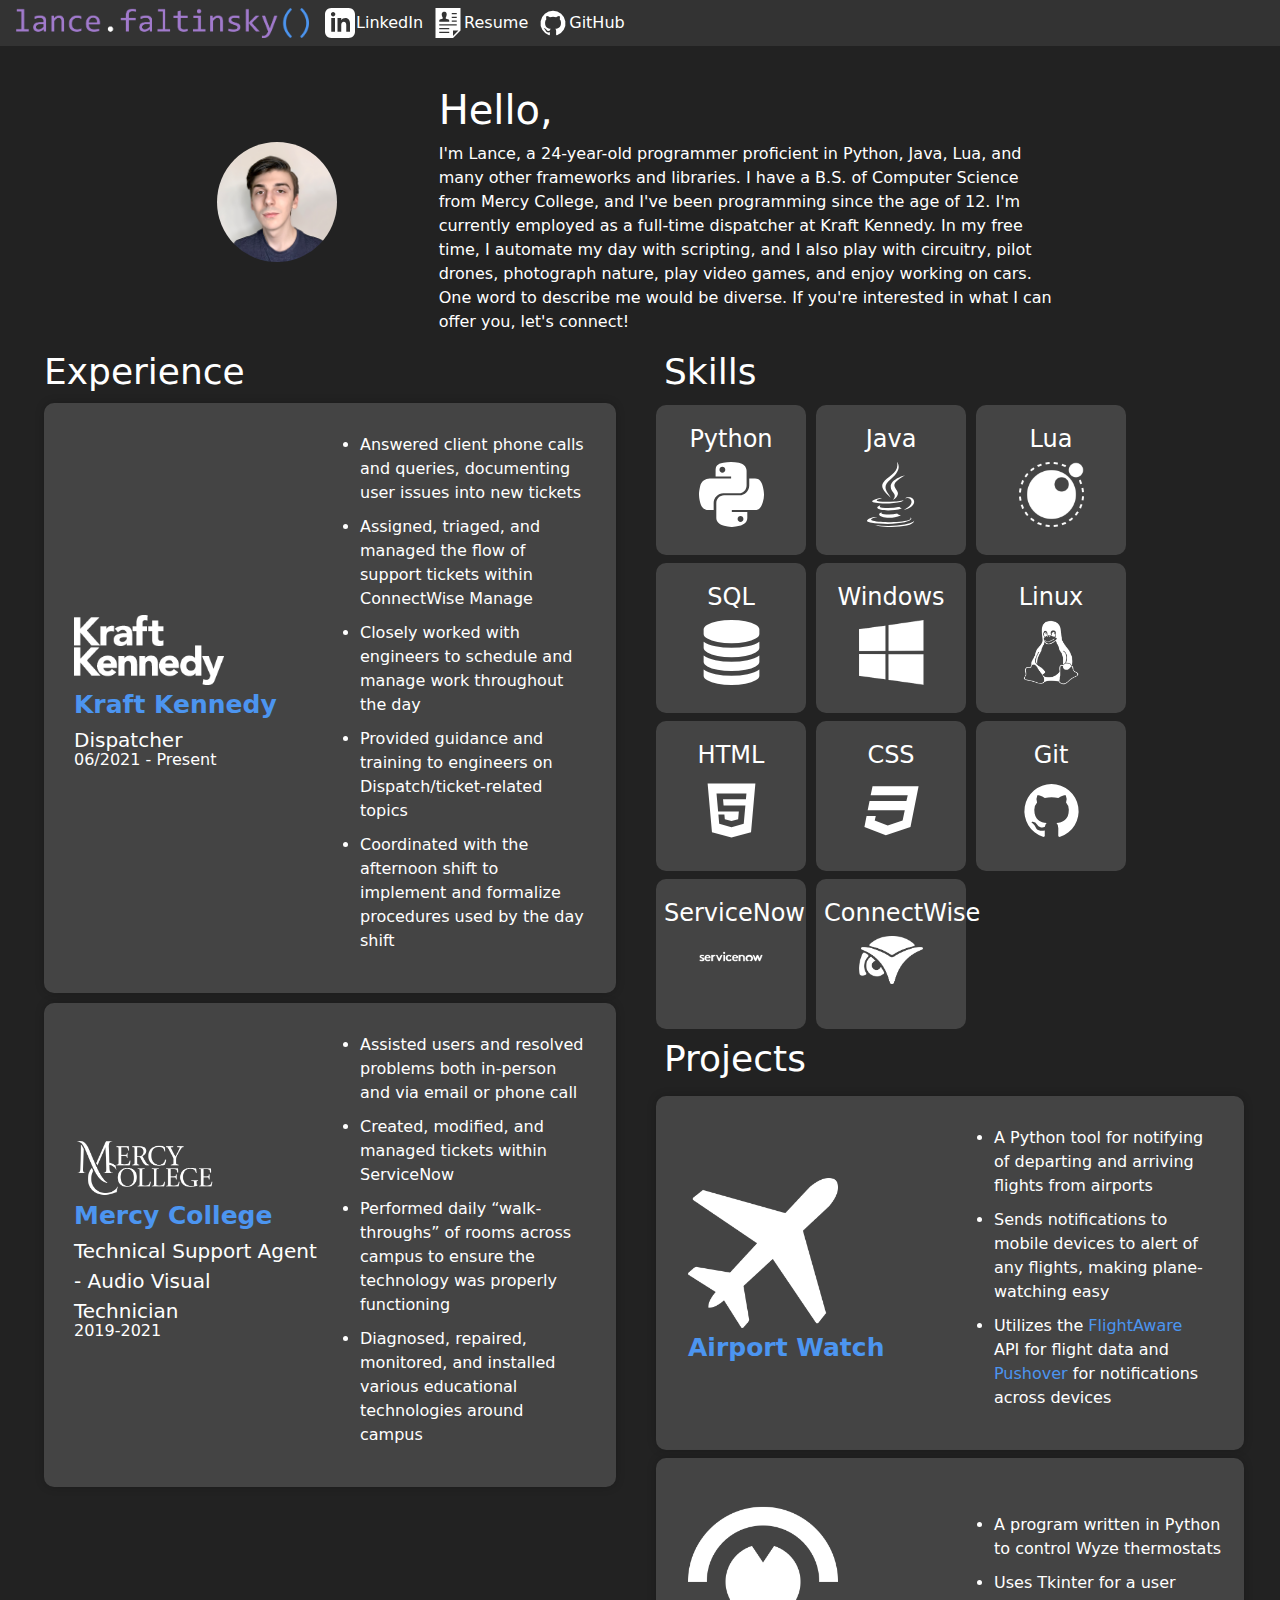
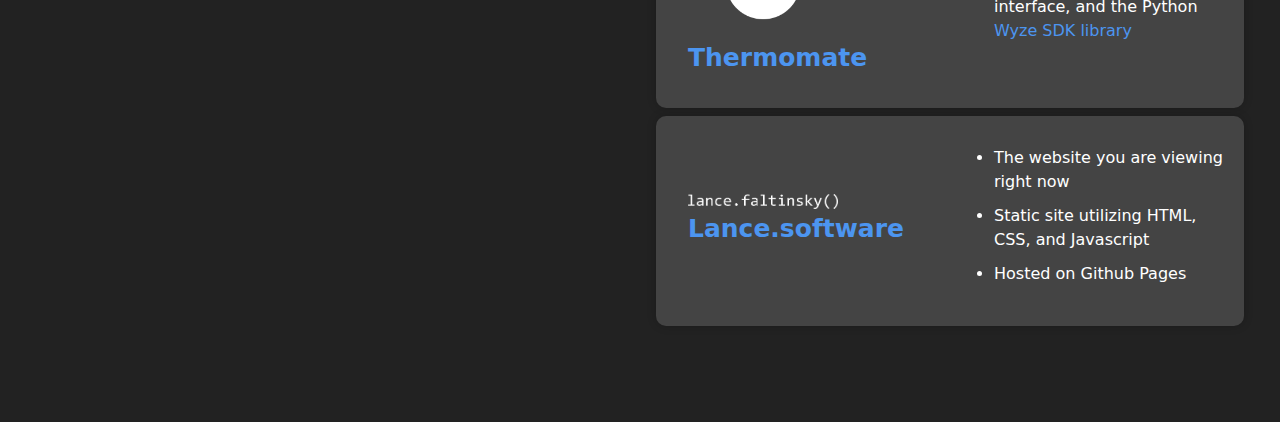
==== commit 6f3b8cac: "Update index.html" ====
--- a/index.html
+++ b/index.html
@@ -7,11 +7,11 @@
   <meta name="keywords" content="Lance Faltinsky, programmer, Python, Java, software development">
   <meta name="author" content="Lance Faltinsky">
   <meta property="og:title" content="Lance Faltinsky">
-  <meta property="og:description" content="Personal website of Lance Faltinsky">
+  <meta property="og:description" content="Portfolio of programmer Lance Faltinsky">
   <meta property="og:type" content="website">
-  <meta property="og:url" content="https://www.example.com/">
-  <meta property="og:image" content="https://www.example.com/resources/headshot.png">
-  <meta property="og:image:alt" content="My Photo">
+  <meta property="og:url" content="https://lance.software">
+  <meta property="og:image" content="resources/icons/favico.ico">
+  <meta property="og:image:alt" content="Website abbreviation logo">
   <link rel="stylesheet" href="resources/style.css">
   <link href="https://cdn.jsdelivr.net/npm/bootstrap@5.3.3/dist/css/bootstrap.min.css" rel="stylesheet" integrity="sha384-QWTKZyjpPEjISv5WaRU9OFeRpok6YctnYmDr5pNlyT2bRjXh0JMhjY6hW+ALEwIH" crossorigin="anonymous">
   <link href="resources/hamburgers.css" rel="stylesheet">
@@ -49,7 +49,7 @@
     </div>
     <div class="col-10 col-xs-12 col-md-6 col-lg-6 gy-3 p-3 text-white">
       <h1>Hello,</h1>
-      I'm Lance, a 23-year-old programmer proficient in Python, Java, Lua, and many other frameworks and libraries.
+      I'm Lance, a 24-year-old programmer proficient in Python, Java, Lua, and many other frameworks and libraries.
       I have a B.S. of Computer Science from Mercy College, and I've been programming since the age of 12.
       I'm currently employed as a full-time dispatcher at Kraft Kennedy.
       In my free time, I automate my day with scripting, and I also play with circuitry, pilot drones, photograph nature, play video games, and enjoy working on cars.
